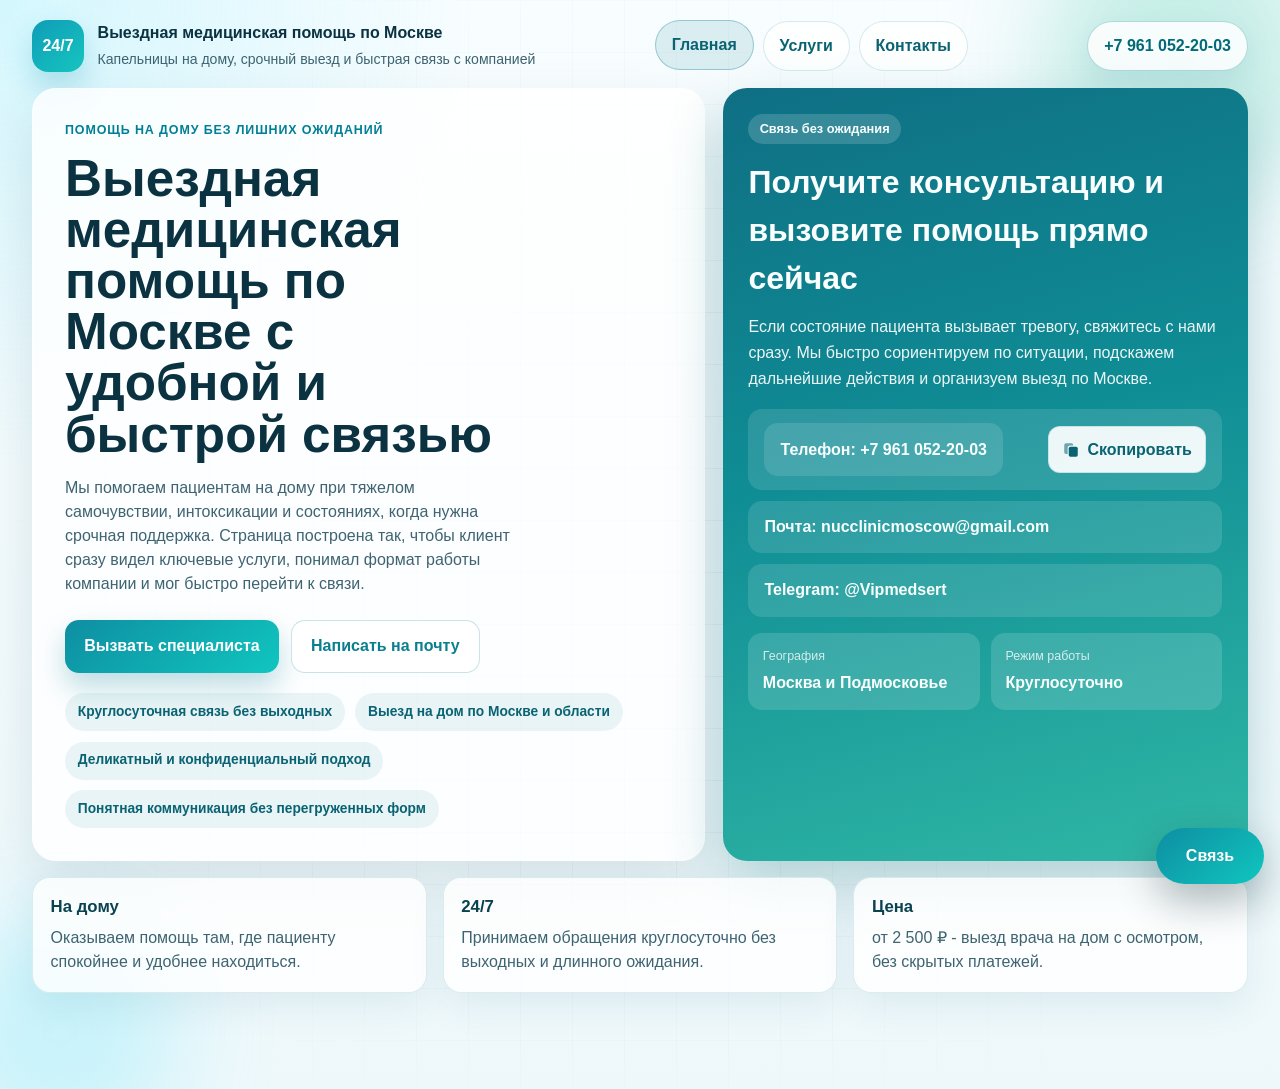
==== index.html @ 8fffd172 "Deploy vipmedmoscow site" ====
<!doctype html>
<html lang="ru">
  <head>
    <meta charset="UTF-8" />
    <meta http-equiv="X-UA-Compatible" content="IE=edge" />
    <meta name="viewport" content="width=device-width, initial-scale=1.0" />
    <link rel="icon" type="image/svg+xml" href="/favicon.svg" />
    <link rel="canonical" href="https://vipmedmoscow.ru/" />
    <meta
      name="description"
      content="Выездная медицинская помощь по Москве: капельницы на дому, помощь при интоксикации, срочный выезд 24/7. Быстрая связь по телефону, Telegram и WhatsApp."
    />
    <meta
      name="keywords"
      content="выездная медицинская помощь Москва, капельница на дому Москва, медицинская помощь на дому, помощь при интоксикации Москва, выезд врача на дом Москва"
    />
    <meta name="robots" content="index,follow,max-image-preview:large" />
    <meta property="og:type" content="website" />
    <meta property="og:locale" content="ru_RU" />
    <meta property="og:url" content="https://vipmedmoscow.ru/" />
    <meta
      property="og:title"
      content="Выездная медицинская помощь по Москве на дому | Капельницы и срочный выезд 24/7"
    />
    <meta
      property="og:description"
      content="Выездная медицинская помощь по Москве: капельницы на дому, помощь при интоксикации, срочный выезд 24/7. Быстрая связь по телефону, Telegram и WhatsApp."
    />
    <meta name="theme-color" content="#0e8ea2" />
    <meta name="geo.region" content="RU-MOW" />
    <meta name="geo.placename" content="Москва" />
    <title>Выездная медицинская помощь по Москве на дому | Капельницы и срочный выезд 24/7</title>
    <script type="module" crossorigin src="/assets/main-U68ITvVB.js"></script>
    <link rel="stylesheet" crossorigin href="/assets/main-CwfkAJf_.css">
  </head>
  <body>
    <div id="root"></div>
  </body>
</html>
---- assets/main-CwfkAJf_.css ----
:root{--text-main: #0b3240;--text-soft: #3e6471;--surface-main: rgba(255, 255, 255, .8);--surface-border: rgba(255, 255, 255, .88);--accent-main: #0e8ea2;--accent-secondary: #10c6bf;--shadow-soft: 0 24px 56px rgba(5, 65, 80, .12);font-family:Segoe UI,Noto Sans,Helvetica Neue,Arial,sans-serif;line-height:1.5;font-weight:400;font-synthesis:none;text-rendering:optimizeLegibility;-webkit-font-smoothing:antialiased;-moz-osx-font-smoothing:grayscale}*,*:before,*:after{box-sizing:border-box}html{scroll-behavior:smooth}html,body,#root{min-height:100%}body{margin:0;min-width:320px;color:var(--text-main);background:#eef8fb}body,button,a,input,textarea,select{-webkit-tap-highlight-color:transparent}img,svg{max-width:100%;display:block}a{color:inherit;text-decoration:none}button{font:inherit}h1,h2,h3,h4,p{overflow-wrap:anywhere}._header_1g4tw_1{position:relative;z-index:1;display:grid;grid-template-columns:auto 1fr auto;gap:1rem;align-items:center;margin-bottom:1rem;width:100%;max-width:1280px;margin-left:auto;margin-right:auto}._brand_1g4tw_15{display:flex;gap:.85rem;align-items:center}._badge_1g4tw_21{display:inline-grid;place-items:center;width:52px;height:52px;border-radius:16px;background:linear-gradient(140deg,#0f9cb7,#16c6c0);color:#fff;font-weight:700;box-shadow:0 14px 28px #0f9cb740}._title_1g4tw_33{margin:0;font-size:1rem;font-weight:700}._subtitle_1g4tw_39{margin:.25rem 0 0;color:var(--text-soft);font-size:.88rem}._nav_1g4tw_45{display:flex;flex-wrap:wrap;justify-content:center;gap:.55rem}._navLink_1g4tw_52,._navLinkActive_1g4tw_53{border:1px solid rgba(10,127,143,.16);background:#ffffffc7;color:#0a6372;padding:.72rem 1rem;border-radius:999px;font-weight:600;cursor:pointer;transition:transform .2s ease,border-color .2s ease,background .2s ease}._navLink_1g4tw_52:hover,._navLinkActive_1g4tw_53{transform:translateY(-1px);background:#0a7f8f1f;border-color:#0a7f8f57}._phone_1g4tw_71{display:inline-flex;align-items:center;justify-content:center;min-height:48px;padding:.75rem 1rem;border-radius:999px;background:#ffffffd9;border:1px solid rgba(10,133,147,.3);color:#036a78;font-weight:700;box-shadow:0 10px 25px #08688b14}@media(max-width:1080px){._header_1g4tw_1{grid-template-columns:1fr;align-items:start}._nav_1g4tw_45{justify-content:flex-start}}@media(max-width:640px){._phone_1g4tw_71{width:100%}}._fab_a4980_1{position:fixed;right:1rem;bottom:1rem;z-index:30;min-width:108px;min-height:56px;border:none;border-radius:999px;background:linear-gradient(140deg,#0e8ea2,#10c6bf);color:#fff;font-weight:700;box-shadow:0 18px 40px #0422284d;cursor:pointer;transition:transform .2s ease,box-shadow .2s ease}._fab_a4980_1:hover,._fabOpen_a4980_19{transform:translateY(-2px)}._menu_a4980_23{position:fixed;right:1rem;bottom:4.85rem;z-index:29;display:grid;gap:.65rem;opacity:0;pointer-events:none;transform:translateY(12px);transition:opacity .2s ease,transform .2s ease}._menuOpen_a4980_36{opacity:1;pointer-events:auto;transform:translateY(0)}._item_a4980_42{display:inline-flex;align-items:center;gap:.75rem;min-width:196px;padding:.85rem 1rem;border-radius:16px;background:#fffffff5;border:1px solid rgba(8,118,138,.16);color:#0a4250;box-shadow:0 14px 35px #075d6e29;font-weight:700}._icon_a4980_56{display:inline-grid;place-items:center;width:34px;height:34px;border-radius:10px;background:linear-gradient(140deg,#0e8ea2,#10c6bf);color:#fff}._icon_a4980_56 svg{width:18px;height:18px;display:block}@media(max-width:640px){._fab_a4980_1{right:1rem;left:1rem;min-width:0}._menu_a4980_23{right:1rem;left:1rem;bottom:5rem}._item_a4980_42{min-width:0}}._button_13tdo_1{display:inline-flex;align-items:center;gap:.45rem;min-height:40px;padding:.65rem .85rem;border:1px solid rgba(10,127,143,.16);border-radius:12px;background:#ffffffeb;color:#0a6372;font-weight:700;cursor:pointer;transition:transform .2s ease,border-color .2s ease,background .2s ease}._button_13tdo_1:hover{transform:translateY(-1px);border-color:#0a7f8f52}._buttonCopied_13tdo_21{background:#10c6bf1f;border-color:#10c6bf5c}._icon_13tdo_26{display:inline-grid;place-items:center;width:18px;height:18px}._icon_13tdo_26 svg{width:18px;height:18px;display:block}._page_wim25_1{display:grid;gap:1rem}._hero_wim25_6{display:grid;grid-template-columns:minmax(0,1fr) minmax(360px,.78fr);gap:1.1rem;align-items:stretch}._heroCopy_wim25_13,._panel_wim25_14{padding:clamp(1rem,2.6vw,2rem);border-radius:24px;background:#fffc;border:1px solid rgba(255,255,255,.88);box-shadow:0 24px 56px #0541501f}._eyebrow_wim25_22,._sectionLabel_wim25_23{margin:0;color:#007f97;font-weight:700;letter-spacing:.07em;text-transform:uppercase;font-size:.78rem}._title_wim25_32{margin:.8rem 0 1rem;max-width:15ch;font-size:clamp(2rem,4vw,3.55rem);line-height:1}._text_wim25_39{margin:0;max-width:50ch;color:var(--text-soft);font-size:1rem}._actions_wim25_46{display:flex;flex-wrap:wrap;gap:.75rem;margin-top:1.5rem}._primaryLink_wim25_53,._secondaryLink_wim25_54{display:inline-flex;align-items:center;justify-content:center;min-height:50px;padding:.85rem 1.2rem;border-radius:14px;font-weight:700;transition:transform .2s ease,box-shadow .2s ease}._primaryLink_wim25_53{background:linear-gradient(140deg,#0e8ea2,#10c6bf);color:#fff;box-shadow:0 14px 28px #09819442}._secondaryLink_wim25_54{background:#ffffffeb;border:1px solid rgba(10,127,143,.22);color:#0a7f8f}._primaryLink_wim25_53:hover,._secondaryLink_wim25_54:hover{transform:translateY(-2px)}._reasonList_wim25_82{display:flex;flex-wrap:wrap;gap:.65rem;margin-top:1.25rem}._reasonBadge_wim25_89{padding:.55rem .8rem;border-radius:999px;background:#0a7f8f14;color:#0a6372;font-size:.86rem;font-weight:600}._heroCard_wim25_98{padding:clamp(1rem,2.6vw,1.6rem);border-radius:24px;background:linear-gradient(165deg,#0f6f84,#0f8d95 45%,#30b7a5);color:#f8fffe;box-shadow:0 24px 56px #0e6d7747;min-height:100%}._cardBadge_wim25_107{display:inline-block;margin:0;padding:.35rem .7rem;border-radius:999px;background:#ffffff29;font-size:.8rem;font-weight:700}._cardTitle_wim25_117{margin:.9rem 0 .7rem;font-size:clamp(1.4rem,3vw,2rem)}._cardText_wim25_122{margin:0;line-height:1.65;color:#ffffffeb}._contactList_wim25_128{display:grid;gap:.65rem;margin-top:1rem}._contactRow_wim25_134,._contactList_wim25_128 a{display:block;padding:.9rem 1rem;border-radius:14px;background:#ffffff1f;color:inherit;font-weight:600}._contactRow_wim25_134{display:flex;align-items:center;justify-content:space-between;gap:.75rem}._contactRow_wim25_134 a{min-width:0}._metaGrid_wim25_155{display:grid;grid-template-columns:repeat(2,minmax(0,1fr));gap:.7rem;margin-top:1rem}._metaGrid_wim25_155 article{padding:.9rem;border-radius:14px;background:#ffffff24}._metaGrid_wim25_155 span{display:block;margin-bottom:.35rem;color:#ffffffc7;font-size:.78rem}._stats_wim25_175,._grid_wim25_176,._cardGrid_wim25_177{display:grid;gap:1rem}._stats_wim25_175{grid-template-columns:repeat(3,minmax(0,1fr))}._grid_wim25_176,._cardGrid_wim25_177{grid-template-columns:repeat(2,minmax(0,1fr))}._statCard_wim25_194,._infoCard_wim25_195,._stepCard_wim25_196{padding:1rem 1.1rem;border-radius:18px;border:1px solid rgba(3,120,142,.13);background:#ffffffd1;box-shadow:0 14px 35px #075d6e14}._statCard_wim25_194{min-height:116px}._statCard_wim25_194 h3,._infoCard_wim25_195 h3,._stepCard_wim25_196 h3{margin:0;font-size:1.05rem;color:#0a4250}._statCard_wim25_194 p,._infoCard_wim25_195 p,._stepCard_wim25_196 p{margin:.4rem 0 0;color:var(--text-soft)}._sectionHeading_wim25_223{margin-bottom:1rem}._sectionHeading_wim25_223 h2{margin:.35rem 0 0;font-size:clamp(1.35rem,3vw,2.05rem);line-height:1.08}._steps_wim25_233{display:grid;gap:.85rem}._stepCard_wim25_196{display:grid;grid-template-columns:54px 1fr;gap:.9rem;align-items:start}._stepIndex_wim25_245{display:inline-grid;place-items:center;width:54px;height:54px;border-radius:16px;background:linear-gradient(140deg,#0e8ea2,#10c6bf);color:#fff;font-weight:700}@media(max-width:1100px){._hero_wim25_6{grid-template-columns:minmax(0,1fr) minmax(320px,.82fr)}._title_wim25_32{max-width:12ch;font-size:clamp(1.9rem,4.8vw,3.1rem)}}@media(max-width:980px){._hero_wim25_6,._stats_wim25_175,._grid_wim25_176,._cardGrid_wim25_177{grid-template-columns:1fr}}@media(max-width:640px){._heroCopy_wim25_13,._panel_wim25_14,._heroCard_wim25_98{padding:1rem}._title_wim25_32{max-width:none;font-size:clamp(1.9rem,10vw,2.7rem)}._text_wim25_39{max-width:none}._metaGrid_wim25_155{grid-template-columns:1fr}._contactRow_wim25_134{flex-direction:column;align-items:stretch}._stepCard_wim25_196{grid-template-columns:48px 1fr}._stepIndex_wim25_245{width:48px;height:48px}}._page_r6saw_1{display:grid;gap:1rem}._intro_r6saw_6,._panel_r6saw_7{padding:clamp(1rem,2.6vw,2rem);border-radius:24px;background:#fffc;border:1px solid rgba(255,255,255,.88);box-shadow:0 24px 56px #0541501f}._eyebrow_r6saw_15{margin:0;color:#007f97;font-weight:700;letter-spacing:.07em;text-transform:uppercase;font-size:.78rem}._intro_r6saw_6 h1,._sectionHeading_r6saw_25 h2{margin:.5rem 0 0;font-size:clamp(1.7rem,4vw,3rem);line-height:1.04}._intro_r6saw_6 p:last-child{margin:1rem 0 0;max-width:58ch;color:var(--text-soft)}._cardGrid_r6saw_37{display:grid;grid-template-columns:repeat(2,minmax(0,1fr));gap:1rem}._card_r6saw_37,._step_r6saw_44{padding:1rem 1.1rem;border-radius:18px;border:1px solid rgba(3,120,142,.13);background:#ffffffd1;box-shadow:0 14px 35px #075d6e14}._card_r6saw_37 h2,._step_r6saw_44 h3{margin:0;font-size:1.08rem;color:#0a4250}._card_r6saw_37 p,._step_r6saw_44 p{margin:.45rem 0 0;color:var(--text-soft)}._sectionHeading_r6saw_25{margin-bottom:1rem}._steps_r6saw_69{display:grid;gap:.85rem}._step_r6saw_44{display:grid;grid-template-columns:54px 1fr;gap:.9rem;align-items:start}._stepIndex_r6saw_81{display:inline-grid;place-items:center;width:54px;height:54px;border-radius:16px;background:linear-gradient(140deg,#0e8ea2,#10c6bf);color:#fff;font-weight:700}@media(max-width:900px){._cardGrid_r6saw_37{grid-template-columns:1fr}}@media(max-width:640px){._intro_r6saw_6,._panel_r6saw_7{padding:1rem}._step_r6saw_44{grid-template-columns:48px 1fr}._stepIndex_r6saw_81{width:48px;height:48px}}._page_10l99_1{display:grid;gap:1rem}._grid_10l99_6{display:grid;grid-template-columns:repeat(2,minmax(0,1fr));gap:1rem}._panel_10l99_12{padding:clamp(1rem,2.6vw,2rem);border-radius:24px;background:#fffc;border:1px solid rgba(255,255,255,.88);box-shadow:0 24px 56px #0541501f}._sectionHeading_10l99_20{margin-bottom:1rem}._eyebrow_10l99_24{margin:0;color:#007f97;font-weight:700;letter-spacing:.07em;text-transform:uppercase;font-size:.78rem}._sectionHeading_10l99_20 h1,._sectionHeading_10l99_20 h2{margin:.5rem 0 0;font-size:clamp(1.5rem,4vw,2.7rem);line-height:1.06}._contactStack_10l99_40{display:grid;gap:.75rem}._contactRow_10l99_45{display:block;padding:1rem;border-radius:16px;border:1px solid rgba(8,118,138,.12);background:#f5fcffe6}._contactRowWithAction_10l99_53{display:flex;align-items:center;justify-content:space-between;gap:.75rem}._contactLink_10l99_60{display:block;min-width:0}._contactRow_10l99_45 span{display:block;margin-bottom:.25rem;color:var(--text-soft);font-size:.84rem}._text_10l99_72{margin:0;max-width:56ch;color:var(--text-soft)}._metrics_10l99_78{display:grid;grid-template-columns:repeat(2,minmax(0,1fr));gap:.8rem;margin-top:1rem}._metrics_10l99_78 article{padding:1rem;border-radius:16px;background:#f5fcffe6;border:1px solid rgba(8,118,138,.12)}._metrics_10l99_78 span{display:block;margin-bottom:.3rem;color:var(--text-soft);font-size:.84rem}@media(max-width:900px){._grid_10l99_6,._metrics_10l99_78{grid-template-columns:1fr}}@media(max-width:640px){._panel_10l99_12{padding:1rem}._contactRowWithAction_10l99_53{flex-direction:column;align-items:stretch}}._page_1l351_1{position:relative;overflow:hidden;min-height:100vh;padding:1.25rem clamp(.9rem,3vw,2rem) 6rem;background:radial-gradient(circle at top left,rgba(126,232,250,.3),transparent 28%),linear-gradient(180deg,#f8fdff,#eef8fb)}._content_1l351_11{position:relative;z-index:1;display:grid;gap:1rem;width:100%;max-width:1280px;margin:0 auto}._gridOverlay_1l351_21{position:absolute;inset:0;background-image:linear-gradient(rgba(19,123,150,.06) 1px,transparent 1px),linear-gradient(90deg,rgba(19,123,150,.06) 1px,transparent 1px);background-size:52px 52px;-webkit-mask-image:radial-gradient(circle at center,black 30%,transparent 80%);mask-image:radial-gradient(circle at center,black 30%,transparent 80%);pointer-events:none}._orb_1l351_32{position:absolute;border-radius:50%;filter:blur(48px);opacity:.55;pointer-events:none;animation:_float_1l351_1 10s ease-in-out infinite}._orbOne_1l351_41{top:-80px;right:-40px;width:280px;height:280px;background:#50c9b08c}._orbTwo_1l351_49{bottom:-60px;left:-60px;width:240px;height:240px;background:#7ee8fa99;animation-delay:2s}@keyframes _float_1l351_1{0%,to{transform:translateY(0)}50%{transform:translateY(12px)}}@media(max-width:640px){._page_1l351_1{padding-bottom:7rem}}
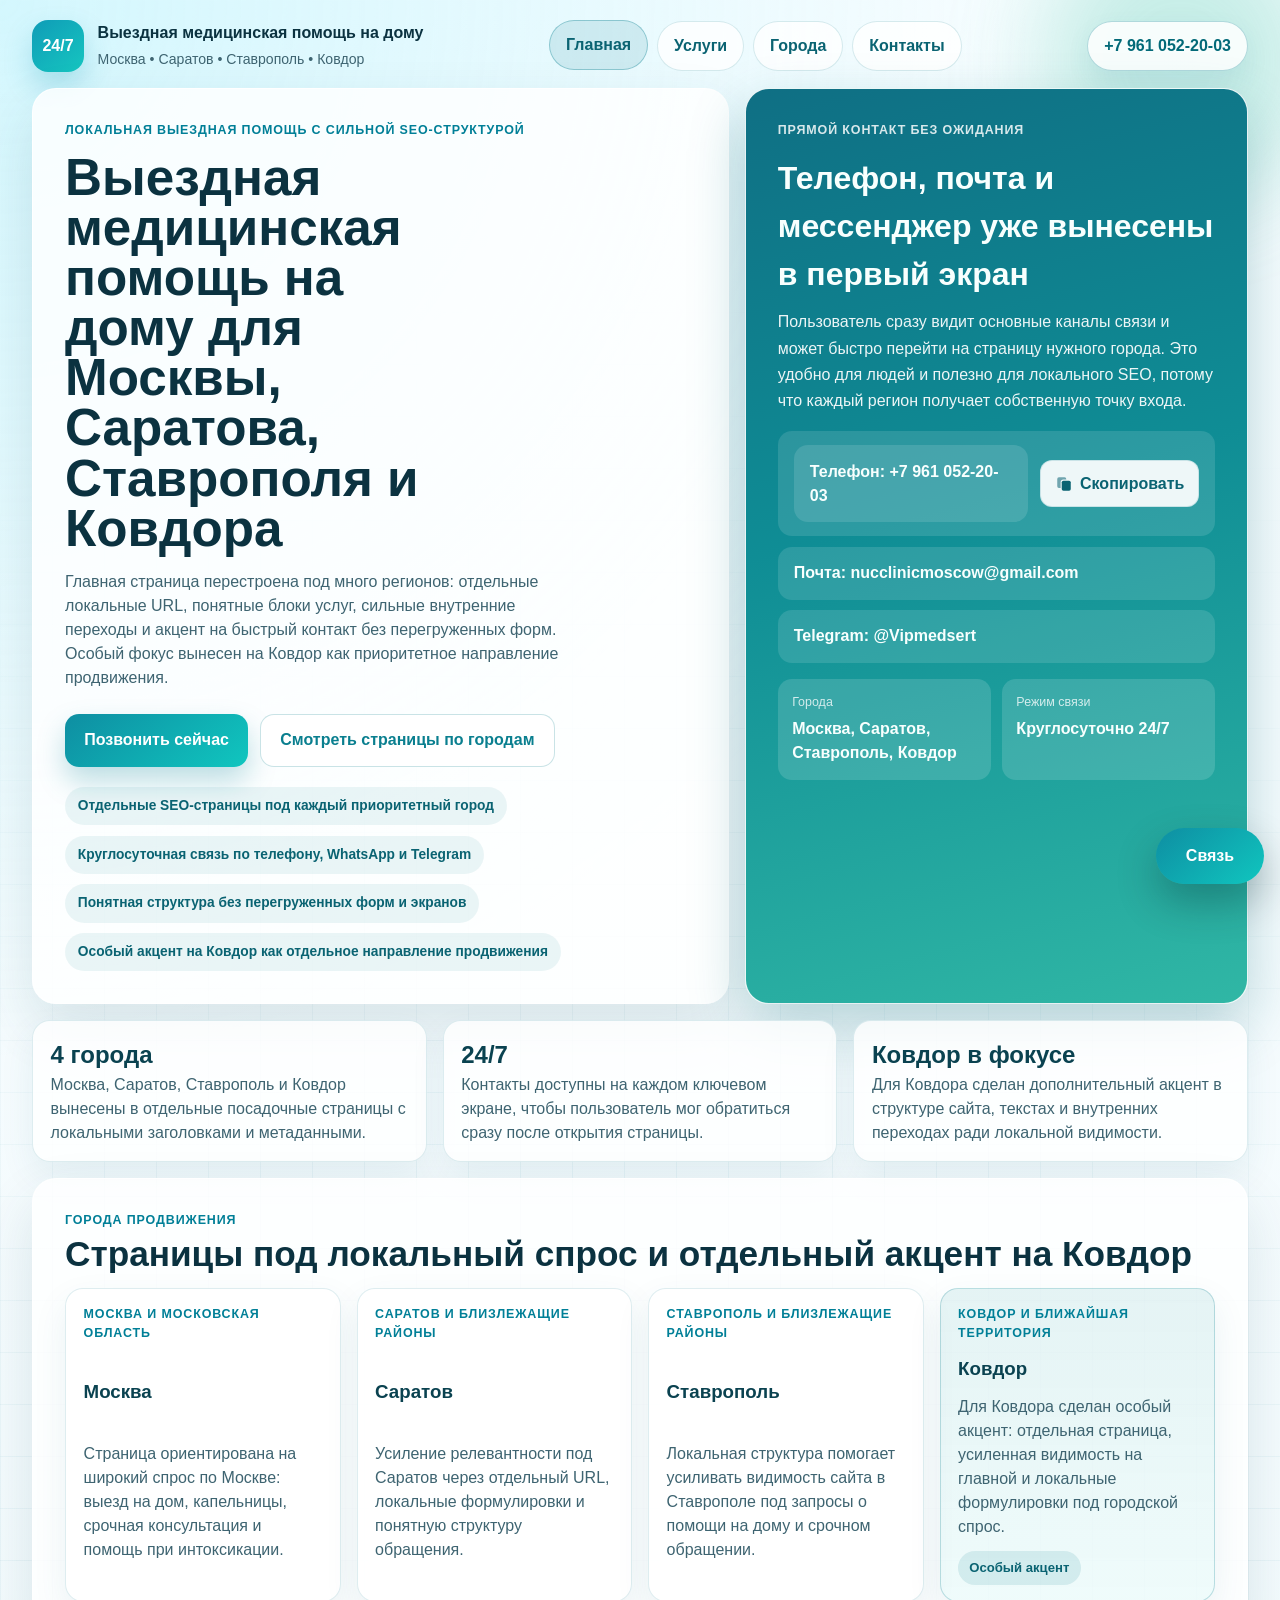
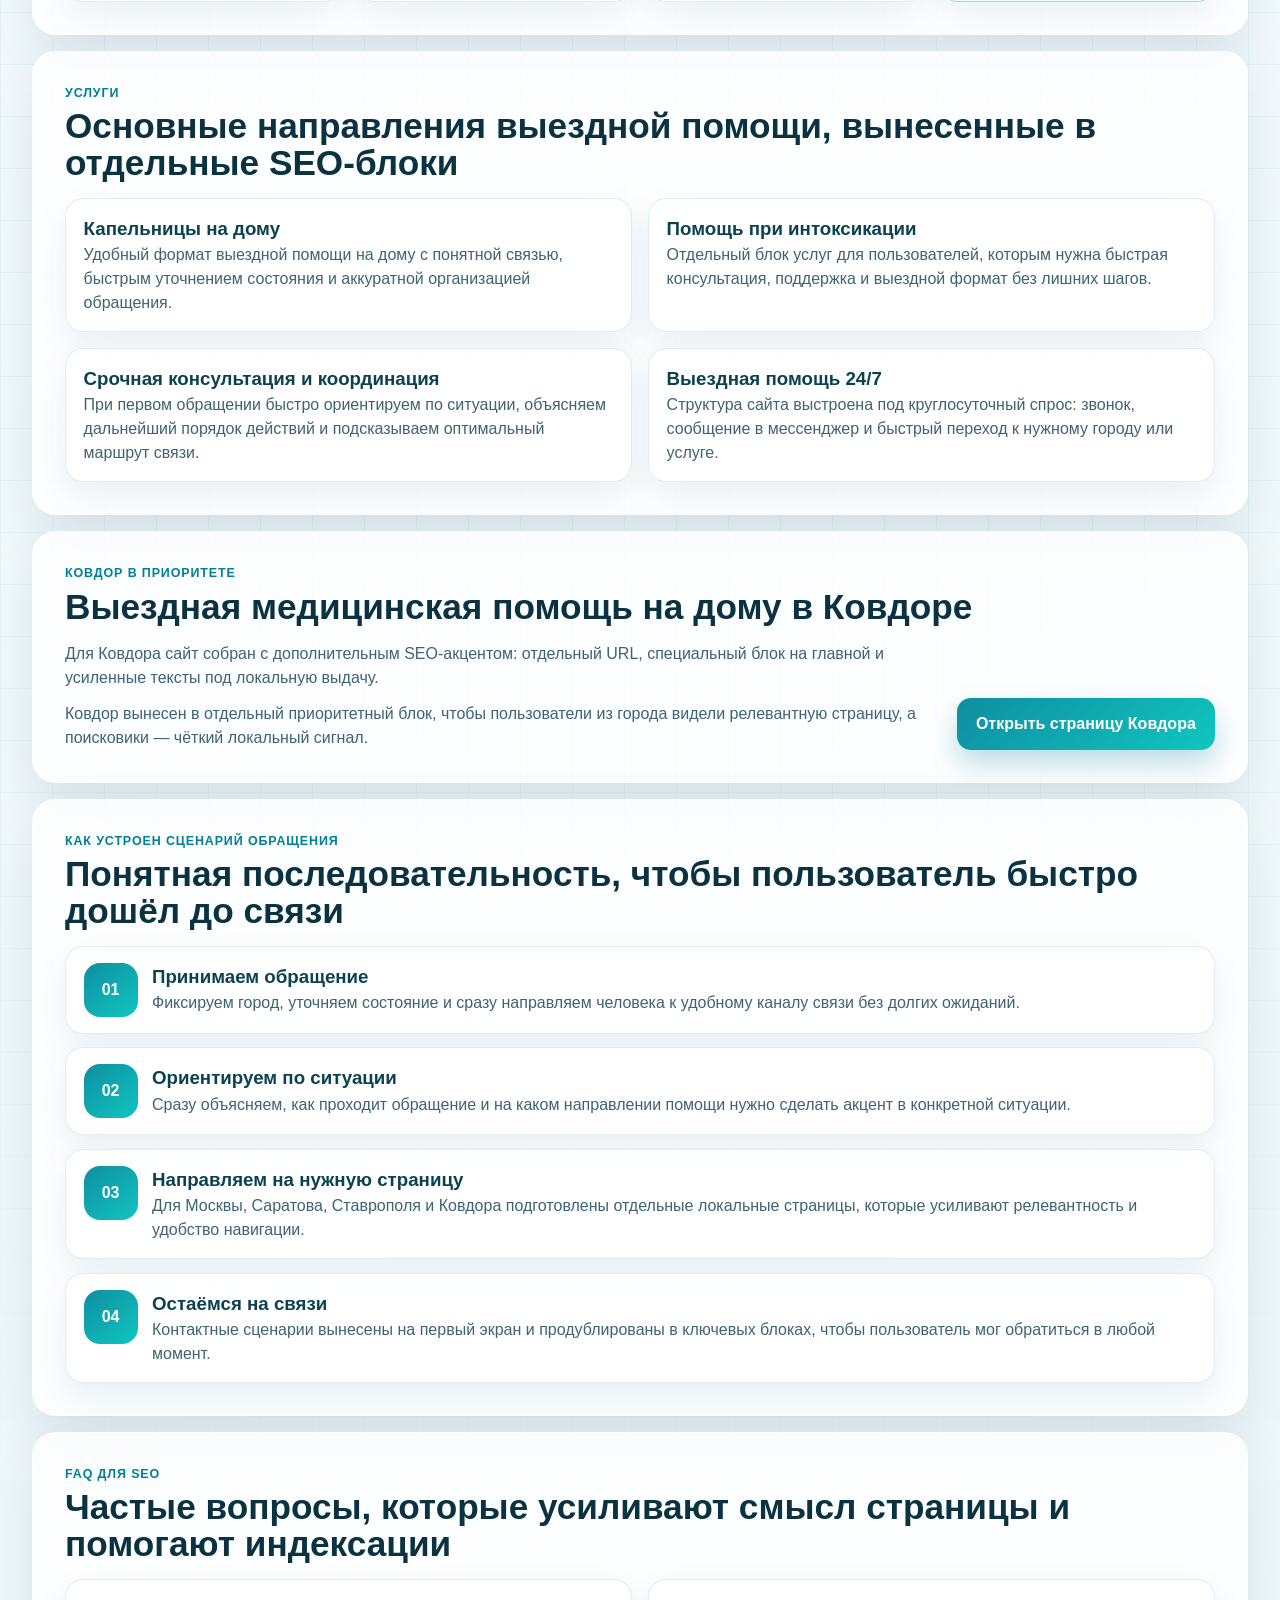
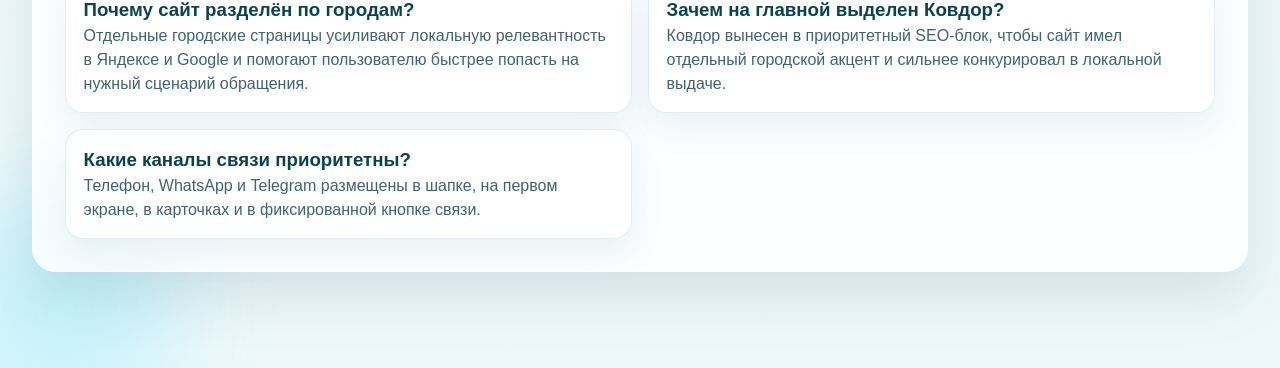
==== commit 5c38f572: "Expand multi-city SEO structure" ====
--- a/index.html
+++ b/index.html
@@ -6,32 +6,19 @@
     <meta name="viewport" content="width=device-width, initial-scale=1.0" />
     <link rel="icon" type="image/svg+xml" href="/favicon.svg" />
     <link rel="canonical" href="https://vipmedmoscow.ru/" />
-    <meta
-      name="description"
-      content="Выездная медицинская помощь по Москве: капельницы на дому, помощь при интоксикации, срочный выезд 24/7. Быстрая связь по телефону, Telegram и WhatsApp."
-    />
-    <meta
-      name="keywords"
-      content="выездная медицинская помощь Москва, капельница на дому Москва, медицинская помощь на дому, помощь при интоксикации Москва, выезд врача на дом Москва"
-    />
+    <meta name="description" content="Выездная медицинская помощь на дому с акцентом на Москву, Саратов, Ставрополь и Ковдор: локальные страницы, удобная связь и SEO-структура под поиск." />
+    <meta name="keywords" content="выездная медицинская помощь, помощь на дому Москва, помощь на дому Саратов, помощь на дому Ставрополь, помощь на дому Ковдор" />
     <meta name="robots" content="index,follow,max-image-preview:large" />
     <meta property="og:type" content="website" />
     <meta property="og:locale" content="ru_RU" />
     <meta property="og:url" content="https://vipmedmoscow.ru/" />
-    <meta
-      property="og:title"
-      content="Выездная медицинская помощь по Москве на дому | Капельницы и срочный выезд 24/7"
-    />
-    <meta
-      property="og:description"
-      content="Выездная медицинская помощь по Москве: капельницы на дому, помощь при интоксикации, срочный выезд 24/7. Быстрая связь по телефону, Telegram и WhatsApp."
-    />
+    <meta property="og:title" content="Выездная медицинская помощь на дому | Москва, Саратов, Ставрополь, Ковдор" />
+    <meta property="og:description" content="Выездная медицинская помощь на дому с акцентом на Москву, Саратов, Ставрополь и Ковдор: локальные страницы, удобная связь и SEO-структура под поиск." />
     <meta name="theme-color" content="#0e8ea2" />
-    <meta name="geo.region" content="RU-MOW" />
-    <meta name="geo.placename" content="Москва" />
-    <title>Выездная медицинская помощь по Москве на дому | Капельницы и срочный выезд 24/7</title>
-    <script type="module" crossorigin src="/assets/main-U68ITvVB.js"></script>
-    <link rel="stylesheet" crossorigin href="/assets/main-CwfkAJf_.css">
+    <meta name="geo.placename" content="Россия" />
+    <title>Выездная медицинская помощь на дому | Москва, Саратов, Ставрополь, Ковдор</title>
+    <script type="module" crossorigin src="/assets/main-B7rTkY_K.js"></script>
+    <link rel="stylesheet" crossorigin href="/assets/main-xhsov-Eh.css">
   </head>
   <body>
     <div id="root"></div>
--- a/assets/main-xhsov-Eh.css
+++ b/assets/main-xhsov-Eh.css
@@ -0,0 +1 @@
+:root{--text-main: #0b3240;--text-soft: #3e6471;--surface-main: rgba(255, 255, 255, .8);--surface-border: rgba(255, 255, 255, .88);--accent-main: #0e8ea2;--accent-secondary: #10c6bf;--shadow-soft: 0 24px 56px rgba(5, 65, 80, .12);font-family:Segoe UI,Noto Sans,Helvetica Neue,Arial,sans-serif;line-height:1.5;font-weight:400;font-synthesis:none;text-rendering:optimizeLegibility;-webkit-font-smoothing:antialiased;-moz-osx-font-smoothing:grayscale}*,*:before,*:after{box-sizing:border-box}html{scroll-behavior:smooth}html,body,#root{min-height:100%}body{margin:0;min-width:320px;color:var(--text-main);background:#eef8fb}body,button,a,input,textarea,select{-webkit-tap-highlight-color:transparent}img,svg{max-width:100%;display:block}a{color:inherit;text-decoration:none}button{font:inherit}h1,h2,h3,h4,p{overflow-wrap:anywhere}._header_1g4tw_1{position:relative;z-index:1;display:grid;grid-template-columns:auto 1fr auto;gap:1rem;align-items:center;margin-bottom:1rem;width:100%;max-width:1280px;margin-left:auto;margin-right:auto}._brand_1g4tw_15{display:flex;gap:.85rem;align-items:center}._badge_1g4tw_21{display:inline-grid;place-items:center;width:52px;height:52px;border-radius:16px;background:linear-gradient(140deg,#0f9cb7,#16c6c0);color:#fff;font-weight:700;box-shadow:0 14px 28px #0f9cb740}._title_1g4tw_33{margin:0;font-size:1rem;font-weight:700}._subtitle_1g4tw_39{margin:.25rem 0 0;color:var(--text-soft);font-size:.88rem}._nav_1g4tw_45{display:flex;flex-wrap:wrap;justify-content:center;gap:.55rem}._navLink_1g4tw_52,._navLinkActive_1g4tw_53{border:1px solid rgba(10,127,143,.16);background:#ffffffc7;color:#0a6372;padding:.72rem 1rem;border-radius:999px;font-weight:600;cursor:pointer;transition:transform .2s ease,border-color .2s ease,background .2s ease}._navLink_1g4tw_52:hover,._navLinkActive_1g4tw_53{transform:translateY(-1px);background:#0a7f8f1f;border-color:#0a7f8f57}._phone_1g4tw_71{display:inline-flex;align-items:center;justify-content:center;min-height:48px;padding:.75rem 1rem;border-radius:999px;background:#ffffffd9;border:1px solid rgba(10,133,147,.3);color:#036a78;font-weight:700;box-shadow:0 10px 25px #08688b14}@media(max-width:1080px){._header_1g4tw_1{grid-template-columns:1fr;align-items:start}._nav_1g4tw_45{justify-content:flex-start}}@media(max-width:640px){._phone_1g4tw_71{width:100%}}._fab_a4980_1{position:fixed;right:1rem;bottom:1rem;z-index:30;min-width:108px;min-height:56px;border:none;border-radius:999px;background:linear-gradient(140deg,#0e8ea2,#10c6bf);color:#fff;font-weight:700;box-shadow:0 18px 40px #0422284d;cursor:pointer;transition:transform .2s ease,box-shadow .2s ease}._fab_a4980_1:hover,._fabOpen_a4980_19{transform:translateY(-2px)}._menu_a4980_23{position:fixed;right:1rem;bottom:4.85rem;z-index:29;display:grid;gap:.65rem;opacity:0;pointer-events:none;transform:translateY(12px);transition:opacity .2s ease,transform .2s ease}._menuOpen_a4980_36{opacity:1;pointer-events:auto;transform:translateY(0)}._item_a4980_42{display:inline-flex;align-items:center;gap:.75rem;min-width:196px;padding:.85rem 1rem;border-radius:16px;background:#fffffff5;border:1px solid rgba(8,118,138,.16);color:#0a4250;box-shadow:0 14px 35px #075d6e29;font-weight:700}._icon_a4980_56{display:inline-grid;place-items:center;width:34px;height:34px;border-radius:10px;background:linear-gradient(140deg,#0e8ea2,#10c6bf);color:#fff}._icon_a4980_56 svg{width:18px;height:18px;display:block}@media(max-width:640px){._fab_a4980_1{right:1rem;left:1rem;min-width:0}._menu_a4980_23{right:1rem;left:1rem;bottom:5rem}._item_a4980_42{min-width:0}}._button_13tdo_1{display:inline-flex;align-items:center;gap:.45rem;min-height:40px;padding:.65rem .85rem;border:1px solid rgba(10,127,143,.16);border-radius:12px;background:#ffffffeb;color:#0a6372;font-weight:700;cursor:pointer;transition:transform .2s ease,border-color .2s ease,background .2s ease}._button_13tdo_1:hover{transform:translateY(-1px);border-color:#0a7f8f52}._buttonCopied_13tdo_21{background:#10c6bf1f;border-color:#10c6bf5c}._icon_13tdo_26{display:inline-grid;place-items:center;width:18px;height:18px}._icon_13tdo_26 svg{width:18px;height:18px;display:block}._page_1gvdo_1{display:grid;gap:1rem}._hero_1gvdo_6{display:grid;grid-template-columns:minmax(0,1.08fr) minmax(320px,.78fr);gap:1rem;align-items:stretch}._heroCopy_1gvdo_13,._heroCard_1gvdo_14,._sectionPanel_1gvdo_15{padding:clamp(1rem,2.6vw,2rem);border-radius:24px;background:#ffffffd1;border:1px solid rgba(255,255,255,.9);box-shadow:0 24px 56px #0541501f}._heroCard_1gvdo_14{background:linear-gradient(165deg,#0f6f84,#0f8d95 45%,#30b7a5);color:#f8fffe;box-shadow:0 24px 56px #0e6d7747}._eyebrow_1gvdo_29,._sectionLabel_1gvdo_30,._cityMeta_1gvdo_31,._cardBadge_1gvdo_32{margin:0;color:#007f97;font-weight:700;letter-spacing:.07em;text-transform:uppercase;font-size:.78rem}._cardBadge_1gvdo_32,._heroCard_1gvdo_14 ._cityMeta_1gvdo_31{color:#ffffffd6}._title_1gvdo_46{margin:.8rem 0 1rem;max-width:14ch;font-size:clamp(2.1rem,4vw,3.8rem);line-height:.98}._text_1gvdo_53,._featuredCopy_1gvdo_54 p,._infoCard_1gvdo_55 p,._stepCard_1gvdo_56 p,._faqCard_1gvdo_57 p,._cityCard_1gvdo_58 p,._statCard_1gvdo_59 p{margin:0;color:var(--text-soft)}._text_1gvdo_53{max-width:58ch;font-size:1rem}._actions_1gvdo_69{display:flex;flex-wrap:wrap;gap:.75rem;margin-top:1.5rem}._primaryLink_1gvdo_76,._secondaryLink_1gvdo_77,._featuredLink_1gvdo_78{display:inline-flex;align-items:center;justify-content:center;min-height:50px;padding:.85rem 1.2rem;border-radius:14px;font-weight:700;transition:transform .2s ease,box-shadow .2s ease}._primaryLink_1gvdo_76,._featuredLink_1gvdo_78{background:linear-gradient(140deg,#0e8ea2,#10c6bf);color:#fff;box-shadow:0 14px 28px #09819442}._secondaryLink_1gvdo_77{background:#fffffff0;border:1px solid rgba(10,127,143,.22);color:#0a7f8f}._primaryLink_1gvdo_76:hover,._secondaryLink_1gvdo_77:hover,._featuredLink_1gvdo_78:hover,._cityCard_1gvdo_58:hover{transform:translateY(-2px)}._reasonList_1gvdo_109{display:flex;flex-wrap:wrap;gap:.65rem;margin-top:1.25rem}._reasonBadge_1gvdo_116{padding:.55rem .8rem;border-radius:999px;background:#0a7f8f14;color:#0a6372;font-size:.86rem;font-weight:600}._cardTitle_1gvdo_125{margin:.9rem 0 .7rem;font-size:clamp(1.5rem,3vw,2rem)}._cardText_1gvdo_130{margin:0;line-height:1.65;color:#ffffffeb}._contactList_1gvdo_136{display:grid;gap:.65rem;margin-top:1rem}._contactRow_1gvdo_142,._contactList_1gvdo_136 a{display:block;padding:.9rem 1rem;border-radius:14px;background:#ffffff1f;color:inherit;font-weight:600}._contactRow_1gvdo_142{display:flex;align-items:center;justify-content:space-between;gap:.75rem}._metaGrid_1gvdo_159{display:grid;grid-template-columns:repeat(2,minmax(0,1fr));gap:.7rem;margin-top:1rem}._metaGrid_1gvdo_159 article{padding:.9rem;border-radius:14px;background:#ffffff24}._metaGrid_1gvdo_159 span{display:block;margin-bottom:.35rem;color:#ffffffc7;font-size:.78rem}._stats_1gvdo_179,._cityGrid_1gvdo_180,._serviceGrid_1gvdo_181,._faqGrid_1gvdo_182{display:grid;gap:1rem}._stats_1gvdo_179{grid-template-columns:repeat(3,minmax(0,1fr))}._cityGrid_1gvdo_180{grid-template-columns:repeat(4,minmax(0,1fr))}._serviceGrid_1gvdo_181,._faqGrid_1gvdo_182{grid-template-columns:repeat(2,minmax(0,1fr))}._statCard_1gvdo_59,._infoCard_1gvdo_55,._stepCard_1gvdo_56,._faqCard_1gvdo_57,._cityCard_1gvdo_58{padding:1rem 1.1rem;border-radius:18px;border:1px solid rgba(3,120,142,.13);background:#ffffffd1;box-shadow:0 14px 35px #075d6e14}._cityCard_1gvdo_58{display:grid;gap:.75rem;min-height:100%;transition:transform .2s ease,box-shadow .2s ease}._cityCardFeatured_1gvdo_219{background:linear-gradient(180deg,#0f8d951a,#10c6bf0f);border-color:#0a7f8f3d}._cityCard_1gvdo_58 h3,._infoCard_1gvdo_55 h3,._stepCard_1gvdo_56 h3,._statCard_1gvdo_59 h2,._faqCard_1gvdo_57 h3{margin:0;color:#0a4250}._sectionHeading_1gvdo_233{margin-bottom:1rem}._sectionHeading_1gvdo_233 h2{margin:.35rem 0 0;font-size:clamp(1.4rem,3vw,2.2rem);line-height:1.05}._featuredLayout_1gvdo_243{display:grid;grid-template-columns:minmax(0,1fr) auto;gap:1rem;align-items:end}._featuredCopy_1gvdo_54{display:grid;gap:.75rem}._featuredTag_1gvdo_255{display:inline-flex;width:fit-content;padding:.45rem .7rem;border-radius:999px;background:#0a7f8f1f;color:#0a6372;font-size:.82rem;font-weight:700}._steps_1gvdo_266{display:grid;gap:.85rem}._stepCard_1gvdo_56{display:grid;grid-template-columns:54px 1fr;gap:.9rem;align-items:start}._stepIndex_1gvdo_278{display:inline-grid;place-items:center;width:54px;height:54px;border-radius:16px;background:linear-gradient(140deg,#0e8ea2,#10c6bf);color:#fff;font-weight:700}@media(max-width:1180px){._cityGrid_1gvdo_180{grid-template-columns:repeat(2,minmax(0,1fr))}}@media(max-width:980px){._hero_1gvdo_6,._stats_1gvdo_179,._serviceGrid_1gvdo_181,._faqGrid_1gvdo_182,._featuredLayout_1gvdo_243{grid-template-columns:1fr}}@media(max-width:640px){._heroCopy_1gvdo_13,._heroCard_1gvdo_14,._sectionPanel_1gvdo_15{padding:1rem}._title_1gvdo_46{max-width:none;font-size:clamp(2rem,10vw,3rem)}._text_1gvdo_53{max-width:none}._cityGrid_1gvdo_180,._metaGrid_1gvdo_159,._stats_1gvdo_179,._serviceGrid_1gvdo_181,._faqGrid_1gvdo_182{grid-template-columns:1fr}._contactRow_1gvdo_142{flex-direction:column;align-items:stretch}._stepCard_1gvdo_56{grid-template-columns:48px 1fr}._stepIndex_1gvdo_278{width:48px;height:48px}}._page_guavb_1{display:grid;gap:1rem}._intro_guavb_6,._panel_guavb_7{padding:clamp(1rem,2.6vw,2rem);border-radius:24px;background:#ffffffd1;border:1px solid rgba(255,255,255,.9);box-shadow:0 24px 56px #0541501f}._eyebrow_guavb_15{margin:0;color:#007f97;font-weight:700;letter-spacing:.07em;text-transform:uppercase;font-size:.78rem}._intro_guavb_6 h1,._sectionHeading_guavb_25 h2,._featuredRow_guavb_26 h2{margin:.5rem 0 0;font-size:clamp(1.7rem,4vw,3rem);line-height:1.04}._intro_guavb_6 p:last-child,._card_guavb_33 p,._step_guavb_34 p,._cityCard_guavb_35 p,._featuredText_guavb_36,._faqCard_guavb_37 p{margin:1rem 0 0;color:var(--text-soft)}._cardGrid_guavb_42,._cityGrid_guavb_43,._faqGrid_guavb_44{display:grid;gap:1rem}._cardGrid_guavb_42,._faqGrid_guavb_44{grid-template-columns:repeat(2,minmax(0,1fr))}._cityGrid_guavb_43{grid-template-columns:repeat(4,minmax(0,1fr))}._card_guavb_33,._step_guavb_34,._cityCard_guavb_35,._faqCard_guavb_37{padding:1rem 1.1rem;border-radius:18px;border:1px solid rgba(3,120,142,.13);background:#ffffffdb;box-shadow:0 14px 35px #075d6e14}._card_guavb_33 h2,._step_guavb_34 h3,._faqCard_guavb_37 h3,._cityCard_guavb_35 strong{color:#0a4250}._card_guavb_33 h2,._step_guavb_34 h3,._faqCard_guavb_37 h3{margin:0}._cityCard_guavb_35{display:grid;gap:.65rem;transition:transform .2s ease}._cityCard_guavb_35:hover{transform:translateY(-2px)}._cityCard_guavb_35 span{color:#007f97;font-size:.78rem;font-weight:700;text-transform:uppercase;letter-spacing:.07em}._cityCardFeatured_guavb_100{background:linear-gradient(180deg,#0f8d951a,#10c6bf0f);border-color:#0a7f8f3d}._sectionHeading_guavb_25{margin-bottom:1rem}._steps_guavb_109{display:grid;gap:.85rem}._step_guavb_34{display:grid;grid-template-columns:54px 1fr;gap:.9rem;align-items:start}._stepIndex_guavb_121{display:inline-grid;place-items:center;width:54px;height:54px;border-radius:16px;background:linear-gradient(140deg,#0e8ea2,#10c6bf);color:#fff;font-weight:700}._featuredRow_guavb_26{display:grid;grid-template-columns:minmax(0,1fr) auto;gap:1rem;align-items:end}._link_guavb_139{display:inline-flex;align-items:center;justify-content:center;min-height:50px;padding:.85rem 1.2rem;border-radius:14px;background:linear-gradient(140deg,#0e8ea2,#10c6bf);color:#fff;font-weight:700;box-shadow:0 14px 28px #09819442}@media(max-width:1180px){._cityGrid_guavb_43{grid-template-columns:repeat(2,minmax(0,1fr))}}@media(max-width:980px){._cardGrid_guavb_42,._faqGrid_guavb_44,._featuredRow_guavb_26{grid-template-columns:1fr}}@media(max-width:640px){._intro_guavb_6,._panel_guavb_7{padding:1rem}._cityGrid_guavb_43{grid-template-columns:1fr}._step_guavb_34{grid-template-columns:48px 1fr}._stepIndex_guavb_121{width:48px;height:48px}}._page_1yh4k_1{display:grid;gap:1rem}._intro_1yh4k_6,._featuredPanel_1yh4k_7,._faqPanel_1yh4k_8{padding:clamp(1rem,2.6vw,2rem);border-radius:24px;background:#ffffffd1;border:1px solid rgba(255,255,255,.9);box-shadow:0 24px 56px #0541501f}._eyebrow_1yh4k_16,._meta_1yh4k_17{margin:0;color:#007f97;font-weight:700;letter-spacing:.07em;text-transform:uppercase;font-size:.78rem}._intro_1yh4k_6 h1,._sectionHeading_1yh4k_27 h2,._featuredPanel_1yh4k_7 h2{margin:.5rem 0 0;font-size:clamp(1.75rem,4vw,3rem);line-height:1.04}._intro_1yh4k_6 p:last-child,._featuredPanel_1yh4k_7 p,._card_1yh4k_36 p,._faqCard_1yh4k_37 p{margin:1rem 0 0;color:var(--text-soft)}._grid_1yh4k_42,._faqGrid_1yh4k_43{display:grid;gap:1rem}._grid_1yh4k_42{grid-template-columns:repeat(2,minmax(0,1fr))}._faqGrid_1yh4k_43{grid-template-columns:repeat(3,minmax(0,1fr))}._card_1yh4k_36,._faqCard_1yh4k_37{display:grid;gap:.75rem;padding:1rem 1.1rem;border-radius:18px;border:1px solid rgba(3,120,142,.13);background:#ffffffdb;box-shadow:0 14px 35px #075d6e14;transition:transform .2s ease}._card_1yh4k_36:hover{transform:translateY(-2px)}._cardFeatured_1yh4k_72{background:linear-gradient(180deg,#0f8d951a,#10c6bf0f);border-color:#0a7f8f3d}._card_1yh4k_36 h2,._faqCard_1yh4k_37 h3{margin:0;color:#0a4250}._badge_1yh4k_83{display:inline-flex;width:fit-content;padding:.45rem .7rem;border-radius:999px;background:#0a7f8f1f;color:#0a6372;font-size:.82rem;font-weight:700}._featuredPanel_1yh4k_7{display:grid;grid-template-columns:minmax(0,1fr) auto;gap:1rem;align-items:end}._link_1yh4k_101{display:inline-flex;align-items:center;justify-content:center;min-height:50px;padding:.85rem 1.2rem;border-radius:14px;background:linear-gradient(140deg,#0e8ea2,#10c6bf);color:#fff;font-weight:700;box-shadow:0 14px 28px #09819442}._sectionHeading_1yh4k_27{margin-bottom:1rem}@media(max-width:980px){._grid_1yh4k_42,._faqGrid_1yh4k_43,._featuredPanel_1yh4k_7{grid-template-columns:1fr}}@media(max-width:640px){._intro_1yh4k_6,._featuredPanel_1yh4k_7,._faqPanel_1yh4k_8{padding:1rem}}._page_igmlf_1{display:grid;gap:1rem}._hero_igmlf_6{display:grid;grid-template-columns:minmax(0,1fr) minmax(320px,.9fr);gap:1rem}._heroCopy_igmlf_12,._heroAside_igmlf_13,._panel_igmlf_14{padding:clamp(1rem,2.6vw,2rem);border-radius:24px;background:#ffffffd1;border:1px solid rgba(255,255,255,.9);box-shadow:0 24px 56px #0541501f}._eyebrow_igmlf_22{margin:0;color:#007f97;font-weight:700;letter-spacing:.07em;text-transform:uppercase;font-size:.78rem}._heroCopy_igmlf_12 h1,._sectionHeading_igmlf_32 h2{margin:.55rem 0 0;font-size:clamp(1.8rem,4vw,3rem);line-height:1.03}._heroCopy_igmlf_12 p,._card_igmlf_39 p,._step_igmlf_40 p,._highlightCard_igmlf_41 p,._faqCard_igmlf_42 p{margin:1rem 0 0;color:var(--text-soft)}._keywordBox_igmlf_47{display:grid;gap:.35rem;margin-top:1.1rem;padding:.95rem 1rem;border-radius:16px;background:#0a7f8f14;border:1px solid rgba(10,127,143,.12)}._keywordBox_igmlf_47 span{color:#0a6372;font-size:.84rem;font-weight:700}._highlightGrid_igmlf_63,._cardGrid_igmlf_64,._faqGrid_igmlf_65{display:grid;gap:1rem}._highlightGrid_igmlf_63{grid-template-columns:1fr}._cardGrid_igmlf_64,._faqGrid_igmlf_65{grid-template-columns:repeat(3,minmax(0,1fr))}._highlightCard_igmlf_41,._card_igmlf_39,._step_igmlf_40,._faqCard_igmlf_42{padding:1rem 1.1rem;border-radius:18px;border:1px solid rgba(3,120,142,.13);background:#ffffffdb;box-shadow:0 14px 35px #075d6e14}._highlightCard_igmlf_41 h2,._card_igmlf_39 h3,._step_igmlf_40 h3,._faqCard_igmlf_42 h3{margin:0;color:#0a4250}._sectionHeading_igmlf_32{margin-bottom:1rem}._steps_igmlf_102{display:grid;gap:.85rem}._step_igmlf_40{display:grid;grid-template-columns:54px 1fr;gap:.9rem;align-items:start}._stepIndex_igmlf_114{display:inline-grid;place-items:center;width:54px;height:54px;border-radius:16px;background:linear-gradient(140deg,#0e8ea2,#10c6bf);color:#fff;font-weight:700}@media(max-width:1080px){._hero_igmlf_6,._cardGrid_igmlf_64,._faqGrid_igmlf_65{grid-template-columns:1fr}}@media(max-width:640px){._heroCopy_igmlf_12,._heroAside_igmlf_13,._panel_igmlf_14{padding:1rem}._step_igmlf_40{grid-template-columns:48px 1fr}._stepIndex_igmlf_114{width:48px;height:48px}}._page_a3gkd_1{display:grid;gap:1rem}._grid_a3gkd_6{display:grid;grid-template-columns:repeat(2,minmax(0,1fr));gap:1rem}._panel_a3gkd_12{padding:clamp(1rem,2.6vw,2rem);border-radius:24px;background:#ffffffd1;border:1px solid rgba(255,255,255,.9);box-shadow:0 24px 56px #0541501f}._sectionHeading_a3gkd_20{margin-bottom:1rem}._eyebrow_a3gkd_24{margin:0;color:#007f97;font-weight:700;letter-spacing:.07em;text-transform:uppercase;font-size:.78rem}._sectionHeading_a3gkd_20 h1,._sectionHeading_a3gkd_20 h2{margin:.5rem 0 0;font-size:clamp(1.5rem,4vw,2.7rem);line-height:1.06}._contactStack_a3gkd_40,._cityList_a3gkd_41{display:grid;gap:.75rem}._contactRow_a3gkd_46,._cityItem_a3gkd_47{display:block;padding:1rem;border-radius:16px;border:1px solid rgba(8,118,138,.12);background:#f5fcffeb}._contactRowWithAction_a3gkd_55{display:flex;align-items:center;justify-content:space-between;gap:.75rem}._contactLink_a3gkd_62{display:block;min-width:0}._contactRow_a3gkd_46 span,._cityItem_a3gkd_47 span,._metrics_a3gkd_69 span{display:block;margin-bottom:.25rem;color:var(--text-soft);font-size:.84rem}._text_a3gkd_76{margin:0;max-width:56ch;color:var(--text-soft)}._cityItemFeatured_a3gkd_82{background:linear-gradient(180deg,#0f8d951a,#10c6bf0f);border-color:#0a7f8f3d}._metrics_a3gkd_69{display:grid;grid-template-columns:repeat(2,minmax(0,1fr));gap:.8rem;margin-top:1rem}._metrics_a3gkd_69 article{padding:1rem;border-radius:16px;background:#f5fcffeb;border:1px solid rgba(8,118,138,.12)}@media(max-width:900px){._grid_a3gkd_6,._metrics_a3gkd_69{grid-template-columns:1fr}}@media(max-width:640px){._panel_a3gkd_12{padding:1rem}._contactRowWithAction_a3gkd_55{flex-direction:column;align-items:stretch}}._page_1l351_1{position:relative;overflow:hidden;min-height:100vh;padding:1.25rem clamp(.9rem,3vw,2rem) 6rem;background:radial-gradient(circle at top left,rgba(126,232,250,.3),transparent 28%),linear-gradient(180deg,#f8fdff,#eef8fb)}._content_1l351_11{position:relative;z-index:1;display:grid;gap:1rem;width:100%;max-width:1280px;margin:0 auto}._gridOverlay_1l351_21{position:absolute;inset:0;background-image:linear-gradient(rgba(19,123,150,.06) 1px,transparent 1px),linear-gradient(90deg,rgba(19,123,150,.06) 1px,transparent 1px);background-size:52px 52px;-webkit-mask-image:radial-gradient(circle at center,black 30%,transparent 80%);mask-image:radial-gradient(circle at center,black 30%,transparent 80%);pointer-events:none}._orb_1l351_32{position:absolute;border-radius:50%;filter:blur(48px);opacity:.55;pointer-events:none;animation:_float_1l351_1 10s ease-in-out infinite}._orbOne_1l351_41{top:-80px;right:-40px;width:280px;height:280px;background:#50c9b08c}._orbTwo_1l351_49{bottom:-60px;left:-60px;width:240px;height:240px;background:#7ee8fa99;animation-delay:2s}@keyframes _float_1l351_1{0%,to{transform:translateY(0)}50%{transform:translateY(12px)}}@media(max-width:640px){._page_1l351_1{padding-bottom:7rem}}
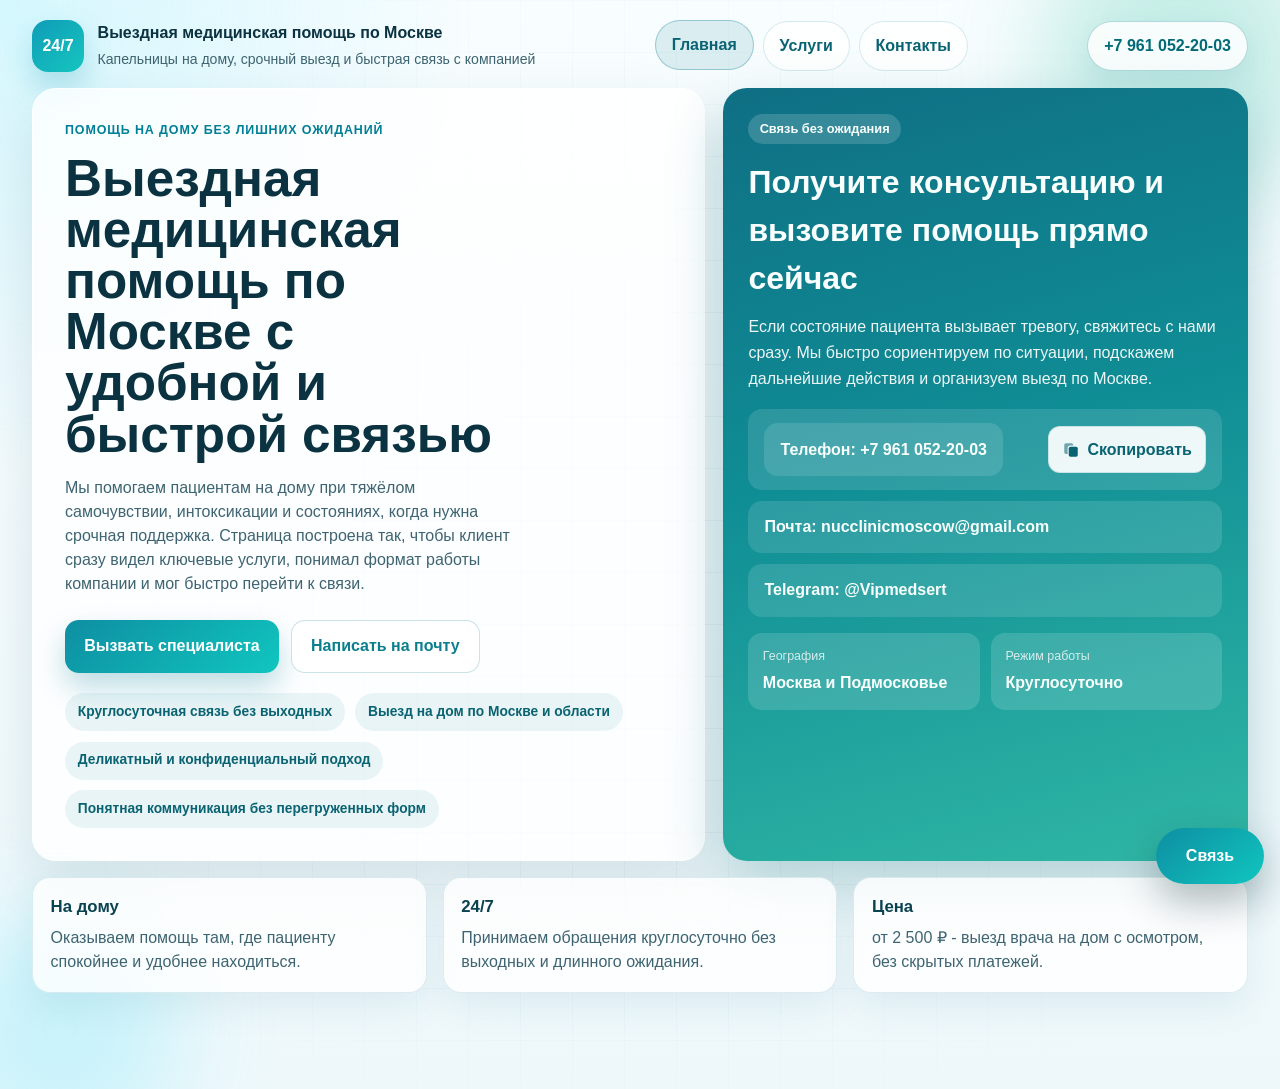
==== commit e43ae1d2: "Restore main site UI and keep city SEO pages" ====
--- a/index.html
+++ b/index.html
@@ -6,19 +6,32 @@
     <meta name="viewport" content="width=device-width, initial-scale=1.0" />
     <link rel="icon" type="image/svg+xml" href="/favicon.svg" />
     <link rel="canonical" href="https://vipmedmoscow.ru/" />
-    <meta name="description" content="Выездная медицинская помощь на дому с акцентом на Москву, Саратов, Ставрополь и Ковдор: локальные страницы, удобная связь и SEO-структура под поиск." />
-    <meta name="keywords" content="выездная медицинская помощь, помощь на дому Москва, помощь на дому Саратов, помощь на дому Ставрополь, помощь на дому Ковдор" />
+    <meta
+      name="description"
+      content="Выездная медицинская помощь по Москве: капельницы на дому, помощь при интоксикации, срочный выезд 24/7. Быстрая связь по телефону, Telegram и WhatsApp."
+    />
+    <meta
+      name="keywords"
+      content="выездная медицинская помощь Москва, капельница на дому Москва, медицинская помощь на дому, помощь при интоксикации Москва, выезд врача на дом Москва"
+    />
     <meta name="robots" content="index,follow,max-image-preview:large" />
     <meta property="og:type" content="website" />
     <meta property="og:locale" content="ru_RU" />
     <meta property="og:url" content="https://vipmedmoscow.ru/" />
-    <meta property="og:title" content="Выездная медицинская помощь на дому | Москва, Саратов, Ставрополь, Ковдор" />
-    <meta property="og:description" content="Выездная медицинская помощь на дому с акцентом на Москву, Саратов, Ставрополь и Ковдор: локальные страницы, удобная связь и SEO-структура под поиск." />
+    <meta
+      property="og:title"
+      content="Выездная медицинская помощь по Москве на дому | Капельницы и срочный выезд 24/7"
+    />
+    <meta
+      property="og:description"
+      content="Выездная медицинская помощь по Москве: капельницы на дому, помощь при интоксикации, срочный выезд 24/7. Быстрая связь по телефону, Telegram и WhatsApp."
+    />
     <meta name="theme-color" content="#0e8ea2" />
-    <meta name="geo.placename" content="Россия" />
-    <title>Выездная медицинская помощь на дому | Москва, Саратов, Ставрополь, Ковдор</title>
-    <script type="module" crossorigin src="/assets/main-B7rTkY_K.js"></script>
-    <link rel="stylesheet" crossorigin href="/assets/main-xhsov-Eh.css">
+    <meta name="geo.region" content="RU-MOW" />
+    <meta name="geo.placename" content="Москва" />
+    <title>Выездная медицинская помощь по Москве на дому | Капельницы и срочный выезд 24/7</title>
+    <script type="module" crossorigin src="/assets/main-Dl5tEClR.js"></script>
+    <link rel="stylesheet" crossorigin href="/assets/main-0jSmII9U.css">
   </head>
   <body>
     <div id="root"></div>
--- a/assets/main-0jSmII9U.css
+++ b/assets/main-0jSmII9U.css
@@ -0,0 +1 @@
+:root{--text-main: #0b3240;--text-soft: #3e6471;--surface-main: rgba(255, 255, 255, .8);--surface-border: rgba(255, 255, 255, .88);--accent-main: #0e8ea2;--accent-secondary: #10c6bf;--shadow-soft: 0 24px 56px rgba(5, 65, 80, .12);font-family:Segoe UI,Noto Sans,Helvetica Neue,Arial,sans-serif;line-height:1.5;font-weight:400;font-synthesis:none;text-rendering:optimizeLegibility;-webkit-font-smoothing:antialiased;-moz-osx-font-smoothing:grayscale}*,*:before,*:after{box-sizing:border-box}html{scroll-behavior:smooth}html,body,#root{min-height:100%}body{margin:0;min-width:320px;color:var(--text-main);background:#eef8fb}body,button,a,input,textarea,select{-webkit-tap-highlight-color:transparent}img,svg{max-width:100%;display:block}a{color:inherit;text-decoration:none}button{font:inherit}h1,h2,h3,h4,p{overflow-wrap:anywhere}._header_1g4tw_1{position:relative;z-index:1;display:grid;grid-template-columns:auto 1fr auto;gap:1rem;align-items:center;margin-bottom:1rem;width:100%;max-width:1280px;margin-left:auto;margin-right:auto}._brand_1g4tw_15{display:flex;gap:.85rem;align-items:center}._badge_1g4tw_21{display:inline-grid;place-items:center;width:52px;height:52px;border-radius:16px;background:linear-gradient(140deg,#0f9cb7,#16c6c0);color:#fff;font-weight:700;box-shadow:0 14px 28px #0f9cb740}._title_1g4tw_33{margin:0;font-size:1rem;font-weight:700}._subtitle_1g4tw_39{margin:.25rem 0 0;color:var(--text-soft);font-size:.88rem}._nav_1g4tw_45{display:flex;flex-wrap:wrap;justify-content:center;gap:.55rem}._navLink_1g4tw_52,._navLinkActive_1g4tw_53{border:1px solid rgba(10,127,143,.16);background:#ffffffc7;color:#0a6372;padding:.72rem 1rem;border-radius:999px;font-weight:600;cursor:pointer;transition:transform .2s ease,border-color .2s ease,background .2s ease}._navLink_1g4tw_52:hover,._navLinkActive_1g4tw_53{transform:translateY(-1px);background:#0a7f8f1f;border-color:#0a7f8f57}._phone_1g4tw_71{display:inline-flex;align-items:center;justify-content:center;min-height:48px;padding:.75rem 1rem;border-radius:999px;background:#ffffffd9;border:1px solid rgba(10,133,147,.3);color:#036a78;font-weight:700;box-shadow:0 10px 25px #08688b14}@media(max-width:1080px){._header_1g4tw_1{grid-template-columns:1fr;align-items:start}._nav_1g4tw_45{justify-content:flex-start}}@media(max-width:640px){._phone_1g4tw_71{width:100%}}._fab_a4980_1{position:fixed;right:1rem;bottom:1rem;z-index:30;min-width:108px;min-height:56px;border:none;border-radius:999px;background:linear-gradient(140deg,#0e8ea2,#10c6bf);color:#fff;font-weight:700;box-shadow:0 18px 40px #0422284d;cursor:pointer;transition:transform .2s ease,box-shadow .2s ease}._fab_a4980_1:hover,._fabOpen_a4980_19{transform:translateY(-2px)}._menu_a4980_23{position:fixed;right:1rem;bottom:4.85rem;z-index:29;display:grid;gap:.65rem;opacity:0;pointer-events:none;transform:translateY(12px);transition:opacity .2s ease,transform .2s ease}._menuOpen_a4980_36{opacity:1;pointer-events:auto;transform:translateY(0)}._item_a4980_42{display:inline-flex;align-items:center;gap:.75rem;min-width:196px;padding:.85rem 1rem;border-radius:16px;background:#fffffff5;border:1px solid rgba(8,118,138,.16);color:#0a4250;box-shadow:0 14px 35px #075d6e29;font-weight:700}._icon_a4980_56{display:inline-grid;place-items:center;width:34px;height:34px;border-radius:10px;background:linear-gradient(140deg,#0e8ea2,#10c6bf);color:#fff}._icon_a4980_56 svg{width:18px;height:18px;display:block}@media(max-width:640px){._fab_a4980_1{right:1rem;left:1rem;min-width:0}._menu_a4980_23{right:1rem;left:1rem;bottom:5rem}._item_a4980_42{min-width:0}}._button_13tdo_1{display:inline-flex;align-items:center;gap:.45rem;min-height:40px;padding:.65rem .85rem;border:1px solid rgba(10,127,143,.16);border-radius:12px;background:#ffffffeb;color:#0a6372;font-weight:700;cursor:pointer;transition:transform .2s ease,border-color .2s ease,background .2s ease}._button_13tdo_1:hover{transform:translateY(-1px);border-color:#0a7f8f52}._buttonCopied_13tdo_21{background:#10c6bf1f;border-color:#10c6bf5c}._icon_13tdo_26{display:inline-grid;place-items:center;width:18px;height:18px}._icon_13tdo_26 svg{width:18px;height:18px;display:block}._page_1gih0_1{display:grid;gap:1rem}._hero_1gih0_6{display:grid;grid-template-columns:minmax(0,1fr) minmax(360px,.78fr);gap:1.1rem;align-items:stretch}._heroCopy_1gih0_13,._panel_1gih0_14{padding:clamp(1rem,2.6vw,2rem);border-radius:24px;background:#fffc;border:1px solid rgba(255,255,255,.88);box-shadow:0 24px 56px #0541501f}._eyebrow_1gih0_22,._sectionLabel_1gih0_23{margin:0;color:#007f97;font-weight:700;letter-spacing:.07em;text-transform:uppercase;font-size:.78rem}._title_1gih0_32{margin:.8rem 0 1rem;max-width:15ch;font-size:clamp(2rem,4vw,3.55rem);line-height:1}._text_1gih0_39{margin:0;max-width:50ch;color:var(--text-soft);font-size:1rem}._actions_1gih0_46{display:flex;flex-wrap:wrap;gap:.75rem;margin-top:1.5rem}._primaryLink_1gih0_53,._secondaryLink_1gih0_54{display:inline-flex;align-items:center;justify-content:center;min-height:50px;padding:.85rem 1.2rem;border-radius:14px;font-weight:700;transition:transform .2s ease,box-shadow .2s ease}._primaryLink_1gih0_53{background:linear-gradient(140deg,#0e8ea2,#10c6bf);color:#fff;box-shadow:0 14px 28px #09819442}._secondaryLink_1gih0_54{background:#ffffffeb;border:1px solid rgba(10,127,143,.22);color:#0a7f8f}._primaryLink_1gih0_53:hover,._secondaryLink_1gih0_54:hover{transform:translateY(-2px)}._reasonList_1gih0_82{display:flex;flex-wrap:wrap;gap:.65rem;margin-top:1.25rem}._reasonBadge_1gih0_89{padding:.55rem .8rem;border-radius:999px;background:#0a7f8f14;color:#0a6372;font-size:.86rem;font-weight:600}._heroCard_1gih0_98{padding:clamp(1rem,2.6vw,1.6rem);border-radius:24px;background:linear-gradient(165deg,#0f6f84,#0f8d95 45%,#30b7a5);color:#f8fffe;box-shadow:0 24px 56px #0e6d7747;min-height:100%}._cardBadge_1gih0_107{display:inline-block;margin:0;padding:.35rem .7rem;border-radius:999px;background:#ffffff29;font-size:.8rem;font-weight:700}._cardTitle_1gih0_117{margin:.9rem 0 .7rem;font-size:clamp(1.4rem,3vw,2rem)}._cardText_1gih0_122{margin:0;line-height:1.65;color:#ffffffeb}._contactList_1gih0_128{display:grid;gap:.65rem;margin-top:1rem}._contactRow_1gih0_134,._contactList_1gih0_128 a{display:block;padding:.9rem 1rem;border-radius:14px;background:#ffffff1f;color:inherit;font-weight:600}._contactRow_1gih0_134{display:flex;align-items:center;justify-content:space-between;gap:.75rem}._contactRow_1gih0_134 a{min-width:0}._metaGrid_1gih0_155{display:grid;grid-template-columns:repeat(2,minmax(0,1fr));gap:.7rem;margin-top:1rem}._metaGrid_1gih0_155 article{padding:.9rem;border-radius:14px;background:#ffffff24}._metaGrid_1gih0_155 span{display:block;margin-bottom:.35rem;color:#ffffffc7;font-size:.78rem}._stats_1gih0_175,._grid_1gih0_176,._cardGrid_1gih0_177{display:grid;gap:1rem}._stats_1gih0_175{grid-template-columns:repeat(3,minmax(0,1fr))}._grid_1gih0_176,._cardGrid_1gih0_177{grid-template-columns:repeat(2,minmax(0,1fr))}._statCard_1gih0_194,._infoCard_1gih0_195,._stepCard_1gih0_196{padding:1rem 1.1rem;border-radius:18px;border:1px solid rgba(3,120,142,.13);background:#ffffffd1;box-shadow:0 14px 35px #075d6e14}._statCard_1gih0_194{min-height:116px}._statCard_1gih0_194 h3,._infoCard_1gih0_195 h3,._stepCard_1gih0_196 h3{margin:0;font-size:1.05rem;color:#0a4250}._statCard_1gih0_194 p,._infoCard_1gih0_195 p,._stepCard_1gih0_196 p{margin:.4rem 0 0;color:var(--text-soft)}._sectionHeading_1gih0_223{margin-bottom:1rem}._sectionHeading_1gih0_223 h2{margin:.35rem 0 0;font-size:clamp(1.35rem,3vw,2.05rem);line-height:1.08}._steps_1gih0_233{display:grid;gap:.85rem}._stepCard_1gih0_196{display:grid;grid-template-columns:54px 1fr;gap:.9rem;align-items:start}._stepIndex_1gih0_245{display:inline-grid;place-items:center;width:54px;height:54px;border-radius:16px;background:linear-gradient(140deg,#0e8ea2,#10c6bf);color:#fff;font-weight:700}@media(max-width:1100px){._hero_1gih0_6{grid-template-columns:minmax(0,1fr) minmax(320px,.82fr)}._title_1gih0_32{max-width:12ch;font-size:clamp(1.9rem,4.8vw,3.1rem)}}@media(max-width:980px){._hero_1gih0_6,._stats_1gih0_175,._grid_1gih0_176,._cardGrid_1gih0_177{grid-template-columns:1fr}}@media(max-width:640px){._heroCopy_1gih0_13,._panel_1gih0_14,._heroCard_1gih0_98{padding:1rem}._title_1gih0_32{max-width:none;font-size:clamp(1.9rem,10vw,2.7rem)}._text_1gih0_39{max-width:none}._metaGrid_1gih0_155{grid-template-columns:1fr}._contactRow_1gih0_134{flex-direction:column;align-items:stretch}._stepCard_1gih0_196{grid-template-columns:48px 1fr}._stepIndex_1gih0_245{width:48px;height:48px}}._page_1ae1f_1{display:grid;gap:1rem}._intro_1ae1f_6,._panel_1ae1f_7{padding:clamp(1rem,2.6vw,2rem);border-radius:24px;background:#fffc;border:1px solid rgba(255,255,255,.88);box-shadow:0 24px 56px #0541501f}._eyebrow_1ae1f_15{margin:0;color:#007f97;font-weight:700;letter-spacing:.07em;text-transform:uppercase;font-size:.78rem}._intro_1ae1f_6 h1,._sectionHeading_1ae1f_25 h2{margin:.5rem 0 0;font-size:clamp(1.7rem,4vw,3rem);line-height:1.04}._intro_1ae1f_6 p:last-child{margin:1rem 0 0;max-width:58ch;color:var(--text-soft)}._cardGrid_1ae1f_37{display:grid;grid-template-columns:repeat(2,minmax(0,1fr));gap:1rem}._card_1ae1f_37,._step_1ae1f_44{padding:1rem 1.1rem;border-radius:18px;border:1px solid rgba(3,120,142,.13);background:#ffffffd1;box-shadow:0 14px 35px #075d6e14}._card_1ae1f_37 h2,._step_1ae1f_44 h3{margin:0;font-size:1.08rem;color:#0a4250}._card_1ae1f_37 p,._step_1ae1f_44 p{margin:.45rem 0 0;color:var(--text-soft)}._sectionHeading_1ae1f_25{margin-bottom:1rem}._steps_1ae1f_69{display:grid;gap:.85rem}._step_1ae1f_44{display:grid;grid-template-columns:54px 1fr;gap:.9rem;align-items:start}._stepIndex_1ae1f_81{display:inline-grid;place-items:center;width:54px;height:54px;border-radius:16px;background:linear-gradient(140deg,#0e8ea2,#10c6bf);color:#fff;font-weight:700}@media(max-width:900px){._cardGrid_1ae1f_37{grid-template-columns:1fr}}@media(max-width:640px){._intro_1ae1f_6,._panel_1ae1f_7{padding:1rem}._step_1ae1f_44{grid-template-columns:48px 1fr}._stepIndex_1ae1f_81{width:48px;height:48px}}._page_1yh4k_1{display:grid;gap:1rem}._intro_1yh4k_6,._featuredPanel_1yh4k_7,._faqPanel_1yh4k_8{padding:clamp(1rem,2.6vw,2rem);border-radius:24px;background:#ffffffd1;border:1px solid rgba(255,255,255,.9);box-shadow:0 24px 56px #0541501f}._eyebrow_1yh4k_16,._meta_1yh4k_17{margin:0;color:#007f97;font-weight:700;letter-spacing:.07em;text-transform:uppercase;font-size:.78rem}._intro_1yh4k_6 h1,._sectionHeading_1yh4k_27 h2,._featuredPanel_1yh4k_7 h2{margin:.5rem 0 0;font-size:clamp(1.75rem,4vw,3rem);line-height:1.04}._intro_1yh4k_6 p:last-child,._featuredPanel_1yh4k_7 p,._card_1yh4k_36 p,._faqCard_1yh4k_37 p{margin:1rem 0 0;color:var(--text-soft)}._grid_1yh4k_42,._faqGrid_1yh4k_43{display:grid;gap:1rem}._grid_1yh4k_42{grid-template-columns:repeat(2,minmax(0,1fr))}._faqGrid_1yh4k_43{grid-template-columns:repeat(3,minmax(0,1fr))}._card_1yh4k_36,._faqCard_1yh4k_37{display:grid;gap:.75rem;padding:1rem 1.1rem;border-radius:18px;border:1px solid rgba(3,120,142,.13);background:#ffffffdb;box-shadow:0 14px 35px #075d6e14;transition:transform .2s ease}._card_1yh4k_36:hover{transform:translateY(-2px)}._cardFeatured_1yh4k_72{background:linear-gradient(180deg,#0f8d951a,#10c6bf0f);border-color:#0a7f8f3d}._card_1yh4k_36 h2,._faqCard_1yh4k_37 h3{margin:0;color:#0a4250}._badge_1yh4k_83{display:inline-flex;width:fit-content;padding:.45rem .7rem;border-radius:999px;background:#0a7f8f1f;color:#0a6372;font-size:.82rem;font-weight:700}._featuredPanel_1yh4k_7{display:grid;grid-template-columns:minmax(0,1fr) auto;gap:1rem;align-items:end}._link_1yh4k_101{display:inline-flex;align-items:center;justify-content:center;min-height:50px;padding:.85rem 1.2rem;border-radius:14px;background:linear-gradient(140deg,#0e8ea2,#10c6bf);color:#fff;font-weight:700;box-shadow:0 14px 28px #09819442}._sectionHeading_1yh4k_27{margin-bottom:1rem}@media(max-width:980px){._grid_1yh4k_42,._faqGrid_1yh4k_43,._featuredPanel_1yh4k_7{grid-template-columns:1fr}}@media(max-width:640px){._intro_1yh4k_6,._featuredPanel_1yh4k_7,._faqPanel_1yh4k_8{padding:1rem}}._page_igmlf_1{display:grid;gap:1rem}._hero_igmlf_6{display:grid;grid-template-columns:minmax(0,1fr) minmax(320px,.9fr);gap:1rem}._heroCopy_igmlf_12,._heroAside_igmlf_13,._panel_igmlf_14{padding:clamp(1rem,2.6vw,2rem);border-radius:24px;background:#ffffffd1;border:1px solid rgba(255,255,255,.9);box-shadow:0 24px 56px #0541501f}._eyebrow_igmlf_22{margin:0;color:#007f97;font-weight:700;letter-spacing:.07em;text-transform:uppercase;font-size:.78rem}._heroCopy_igmlf_12 h1,._sectionHeading_igmlf_32 h2{margin:.55rem 0 0;font-size:clamp(1.8rem,4vw,3rem);line-height:1.03}._heroCopy_igmlf_12 p,._card_igmlf_39 p,._step_igmlf_40 p,._highlightCard_igmlf_41 p,._faqCard_igmlf_42 p{margin:1rem 0 0;color:var(--text-soft)}._keywordBox_igmlf_47{display:grid;gap:.35rem;margin-top:1.1rem;padding:.95rem 1rem;border-radius:16px;background:#0a7f8f14;border:1px solid rgba(10,127,143,.12)}._keywordBox_igmlf_47 span{color:#0a6372;font-size:.84rem;font-weight:700}._highlightGrid_igmlf_63,._cardGrid_igmlf_64,._faqGrid_igmlf_65{display:grid;gap:1rem}._highlightGrid_igmlf_63{grid-template-columns:1fr}._cardGrid_igmlf_64,._faqGrid_igmlf_65{grid-template-columns:repeat(3,minmax(0,1fr))}._highlightCard_igmlf_41,._card_igmlf_39,._step_igmlf_40,._faqCard_igmlf_42{padding:1rem 1.1rem;border-radius:18px;border:1px solid rgba(3,120,142,.13);background:#ffffffdb;box-shadow:0 14px 35px #075d6e14}._highlightCard_igmlf_41 h2,._card_igmlf_39 h3,._step_igmlf_40 h3,._faqCard_igmlf_42 h3{margin:0;color:#0a4250}._sectionHeading_igmlf_32{margin-bottom:1rem}._steps_igmlf_102{display:grid;gap:.85rem}._step_igmlf_40{display:grid;grid-template-columns:54px 1fr;gap:.9rem;align-items:start}._stepIndex_igmlf_114{display:inline-grid;place-items:center;width:54px;height:54px;border-radius:16px;background:linear-gradient(140deg,#0e8ea2,#10c6bf);color:#fff;font-weight:700}@media(max-width:1080px){._hero_igmlf_6,._cardGrid_igmlf_64,._faqGrid_igmlf_65{grid-template-columns:1fr}}@media(max-width:640px){._heroCopy_igmlf_12,._heroAside_igmlf_13,._panel_igmlf_14{padding:1rem}._step_igmlf_40{grid-template-columns:48px 1fr}._stepIndex_igmlf_114{width:48px;height:48px}}._page_1a2tt_1{display:grid;gap:1rem}._grid_1a2tt_6{display:grid;grid-template-columns:repeat(2,minmax(0,1fr));gap:1rem}._panel_1a2tt_12{padding:clamp(1rem,2.6vw,2rem);border-radius:24px;background:#fffc;border:1px solid rgba(255,255,255,.88);box-shadow:0 24px 56px #0541501f}._sectionHeading_1a2tt_20{margin-bottom:1rem}._eyebrow_1a2tt_24{margin:0;color:#007f97;font-weight:700;letter-spacing:.07em;text-transform:uppercase;font-size:.78rem}._sectionHeading_1a2tt_20 h1,._sectionHeading_1a2tt_20 h2{margin:.5rem 0 0;font-size:clamp(1.5rem,4vw,2.7rem);line-height:1.06}._contactStack_1a2tt_40{display:grid;gap:.75rem}._contactRow_1a2tt_45{display:block;padding:1rem;border-radius:16px;border:1px solid rgba(8,118,138,.12);background:#f5fcffe6}._contactRowWithAction_1a2tt_53{display:flex;align-items:center;justify-content:space-between;gap:.75rem}._contactLink_1a2tt_60{display:block;min-width:0}._contactRow_1a2tt_45 span{display:block;margin-bottom:.25rem;color:var(--text-soft);font-size:.84rem}._text_1a2tt_72{margin:0;max-width:56ch;color:var(--text-soft)}._metrics_1a2tt_78{display:grid;grid-template-columns:repeat(2,minmax(0,1fr));gap:.8rem;margin-top:1rem}._metrics_1a2tt_78 article{padding:1rem;border-radius:16px;background:#f5fcffe6;border:1px solid rgba(8,118,138,.12)}._metrics_1a2tt_78 span{display:block;margin-bottom:.3rem;color:var(--text-soft);font-size:.84rem}@media(max-width:900px){._grid_1a2tt_6,._metrics_1a2tt_78{grid-template-columns:1fr}}@media(max-width:640px){._panel_1a2tt_12{padding:1rem}._contactRowWithAction_1a2tt_53{flex-direction:column;align-items:stretch}}._page_1l351_1{position:relative;overflow:hidden;min-height:100vh;padding:1.25rem clamp(.9rem,3vw,2rem) 6rem;background:radial-gradient(circle at top left,rgba(126,232,250,.3),transparent 28%),linear-gradient(180deg,#f8fdff,#eef8fb)}._content_1l351_11{position:relative;z-index:1;display:grid;gap:1rem;width:100%;max-width:1280px;margin:0 auto}._gridOverlay_1l351_21{position:absolute;inset:0;background-image:linear-gradient(rgba(19,123,150,.06) 1px,transparent 1px),linear-gradient(90deg,rgba(19,123,150,.06) 1px,transparent 1px);background-size:52px 52px;-webkit-mask-image:radial-gradient(circle at center,black 30%,transparent 80%);mask-image:radial-gradient(circle at center,black 30%,transparent 80%);pointer-events:none}._orb_1l351_32{position:absolute;border-radius:50%;filter:blur(48px);opacity:.55;pointer-events:none;animation:_float_1l351_1 10s ease-in-out infinite}._orbOne_1l351_41{top:-80px;right:-40px;width:280px;height:280px;background:#50c9b08c}._orbTwo_1l351_49{bottom:-60px;left:-60px;width:240px;height:240px;background:#7ee8fa99;animation-delay:2s}@keyframes _float_1l351_1{0%,to{transform:translateY(0)}50%{transform:translateY(12px)}}@media(max-width:640px){._page_1l351_1{padding-bottom:7rem}}
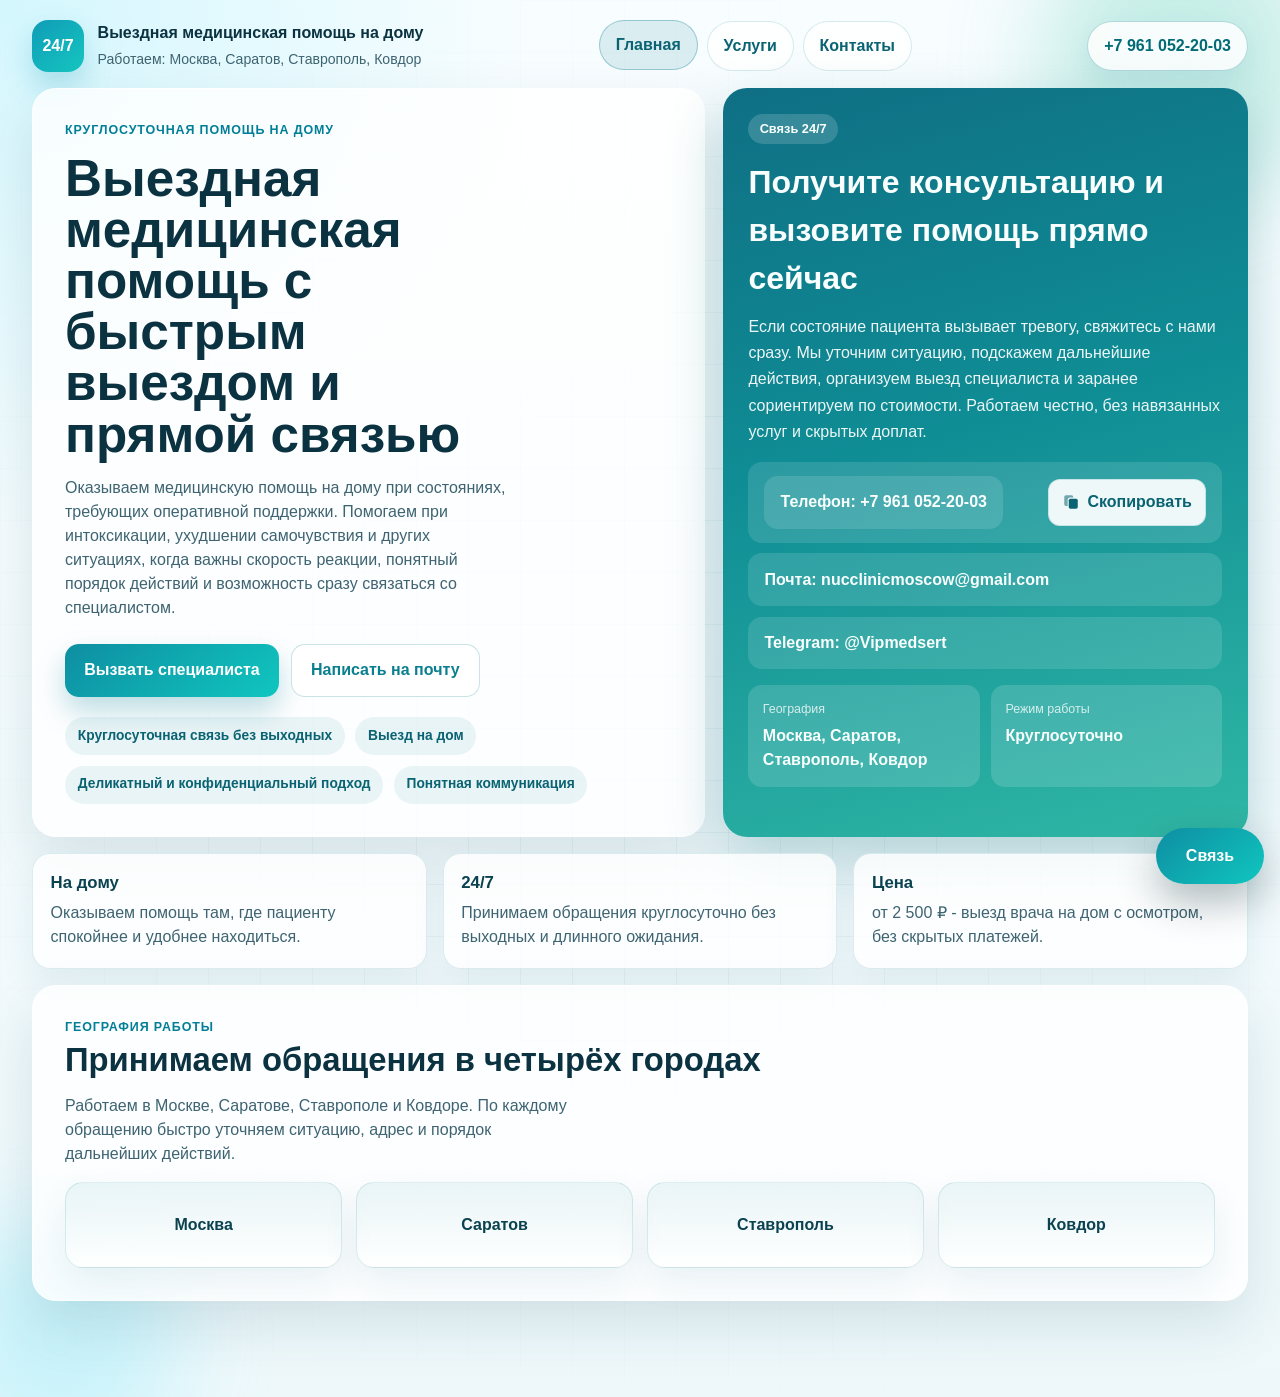
==== commit 258122e7: "Update public copy for multi-city coverage" ====
--- a/index.html
+++ b/index.html
@@ -30,8 +30,8 @@
     <meta name="geo.region" content="RU-MOW" />
     <meta name="geo.placename" content="Москва" />
     <title>Выездная медицинская помощь по Москве на дому | Капельницы и срочный выезд 24/7</title>
-    <script type="module" crossorigin src="/assets/main-Dl5tEClR.js"></script>
-    <link rel="stylesheet" crossorigin href="/assets/main-0jSmII9U.css">
+    <script type="module" crossorigin src="/assets/main-DG8D1U-R.js"></script>
+    <link rel="stylesheet" crossorigin href="/assets/main-_ohOdVZy.css">
   </head>
   <body>
     <div id="root"></div>
--- a/assets/main-_ohOdVZy.css
+++ b/assets/main-_ohOdVZy.css
@@ -0,0 +1 @@
+:root{--text-main: #0b3240;--text-soft: #3e6471;--surface-main: rgba(255, 255, 255, .8);--surface-border: rgba(255, 255, 255, .88);--accent-main: #0e8ea2;--accent-secondary: #10c6bf;--shadow-soft: 0 24px 56px rgba(5, 65, 80, .12);font-family:Segoe UI,Noto Sans,Helvetica Neue,Arial,sans-serif;line-height:1.5;font-weight:400;font-synthesis:none;text-rendering:optimizeLegibility;-webkit-font-smoothing:antialiased;-moz-osx-font-smoothing:grayscale}*,*:before,*:after{box-sizing:border-box}html{scroll-behavior:smooth}html,body,#root{min-height:100%}body{margin:0;min-width:320px;color:var(--text-main);background:#eef8fb}body,button,a,input,textarea,select{-webkit-tap-highlight-color:transparent}img,svg{max-width:100%;display:block}a{color:inherit;text-decoration:none}button{font:inherit}h1,h2,h3,h4,p{overflow-wrap:anywhere}._header_1g4tw_1{position:relative;z-index:1;display:grid;grid-template-columns:auto 1fr auto;gap:1rem;align-items:center;margin-bottom:1rem;width:100%;max-width:1280px;margin-left:auto;margin-right:auto}._brand_1g4tw_15{display:flex;gap:.85rem;align-items:center}._badge_1g4tw_21{display:inline-grid;place-items:center;width:52px;height:52px;border-radius:16px;background:linear-gradient(140deg,#0f9cb7,#16c6c0);color:#fff;font-weight:700;box-shadow:0 14px 28px #0f9cb740}._title_1g4tw_33{margin:0;font-size:1rem;font-weight:700}._subtitle_1g4tw_39{margin:.25rem 0 0;color:var(--text-soft);font-size:.88rem}._nav_1g4tw_45{display:flex;flex-wrap:wrap;justify-content:center;gap:.55rem}._navLink_1g4tw_52,._navLinkActive_1g4tw_53{border:1px solid rgba(10,127,143,.16);background:#ffffffc7;color:#0a6372;padding:.72rem 1rem;border-radius:999px;font-weight:600;cursor:pointer;transition:transform .2s ease,border-color .2s ease,background .2s ease}._navLink_1g4tw_52:hover,._navLinkActive_1g4tw_53{transform:translateY(-1px);background:#0a7f8f1f;border-color:#0a7f8f57}._phone_1g4tw_71{display:inline-flex;align-items:center;justify-content:center;min-height:48px;padding:.75rem 1rem;border-radius:999px;background:#ffffffd9;border:1px solid rgba(10,133,147,.3);color:#036a78;font-weight:700;box-shadow:0 10px 25px #08688b14}@media(max-width:1080px){._header_1g4tw_1{grid-template-columns:1fr;align-items:start}._nav_1g4tw_45{justify-content:flex-start}}@media(max-width:640px){._phone_1g4tw_71{width:100%}}._fab_a4980_1{position:fixed;right:1rem;bottom:1rem;z-index:30;min-width:108px;min-height:56px;border:none;border-radius:999px;background:linear-gradient(140deg,#0e8ea2,#10c6bf);color:#fff;font-weight:700;box-shadow:0 18px 40px #0422284d;cursor:pointer;transition:transform .2s ease,box-shadow .2s ease}._fab_a4980_1:hover,._fabOpen_a4980_19{transform:translateY(-2px)}._menu_a4980_23{position:fixed;right:1rem;bottom:4.85rem;z-index:29;display:grid;gap:.65rem;opacity:0;pointer-events:none;transform:translateY(12px);transition:opacity .2s ease,transform .2s ease}._menuOpen_a4980_36{opacity:1;pointer-events:auto;transform:translateY(0)}._item_a4980_42{display:inline-flex;align-items:center;gap:.75rem;min-width:196px;padding:.85rem 1rem;border-radius:16px;background:#fffffff5;border:1px solid rgba(8,118,138,.16);color:#0a4250;box-shadow:0 14px 35px #075d6e29;font-weight:700}._icon_a4980_56{display:inline-grid;place-items:center;width:34px;height:34px;border-radius:10px;background:linear-gradient(140deg,#0e8ea2,#10c6bf);color:#fff}._icon_a4980_56 svg{width:18px;height:18px;display:block}@media(max-width:640px){._fab_a4980_1{right:1rem;left:1rem;min-width:0}._menu_a4980_23{right:1rem;left:1rem;bottom:5rem}._item_a4980_42{min-width:0}}._button_13tdo_1{display:inline-flex;align-items:center;gap:.45rem;min-height:40px;padding:.65rem .85rem;border:1px solid rgba(10,127,143,.16);border-radius:12px;background:#ffffffeb;color:#0a6372;font-weight:700;cursor:pointer;transition:transform .2s ease,border-color .2s ease,background .2s ease}._button_13tdo_1:hover{transform:translateY(-1px);border-color:#0a7f8f52}._buttonCopied_13tdo_21{background:#10c6bf1f;border-color:#10c6bf5c}._icon_13tdo_26{display:inline-grid;place-items:center;width:18px;height:18px}._icon_13tdo_26 svg{width:18px;height:18px;display:block}._page_1vni2_1{display:grid;gap:1rem}._hero_1vni2_6{display:grid;grid-template-columns:minmax(0,1fr) minmax(360px,.78fr);gap:1.1rem;align-items:stretch}._heroCopy_1vni2_13,._panel_1vni2_14{padding:clamp(1rem,2.6vw,2rem);border-radius:24px;background:#fffc;border:1px solid rgba(255,255,255,.88);box-shadow:0 24px 56px #0541501f}._eyebrow_1vni2_22,._sectionLabel_1vni2_23{margin:0;color:#007f97;font-weight:700;letter-spacing:.07em;text-transform:uppercase;font-size:.78rem}._title_1vni2_32{margin:.8rem 0 1rem;max-width:15ch;font-size:clamp(2rem,4vw,3.55rem);line-height:1}._text_1vni2_39{margin:0;max-width:50ch;color:var(--text-soft);font-size:1rem}._actions_1vni2_46{display:flex;flex-wrap:wrap;gap:.75rem;margin-top:1.5rem}._primaryLink_1vni2_53,._secondaryLink_1vni2_54{display:inline-flex;align-items:center;justify-content:center;min-height:50px;padding:.85rem 1.2rem;border-radius:14px;font-weight:700;transition:transform .2s ease,box-shadow .2s ease}._primaryLink_1vni2_53{background:linear-gradient(140deg,#0e8ea2,#10c6bf);color:#fff;box-shadow:0 14px 28px #09819442}._secondaryLink_1vni2_54{background:#ffffffeb;border:1px solid rgba(10,127,143,.22);color:#0a7f8f}._primaryLink_1vni2_53:hover,._secondaryLink_1vni2_54:hover{transform:translateY(-2px)}._reasonList_1vni2_82{display:flex;flex-wrap:wrap;gap:.65rem;margin-top:1.25rem}._reasonBadge_1vni2_89{padding:.55rem .8rem;border-radius:999px;background:#0a7f8f14;color:#0a6372;font-size:.86rem;font-weight:600}._heroCard_1vni2_98{padding:clamp(1rem,2.6vw,1.6rem);border-radius:24px;background:linear-gradient(165deg,#0f6f84,#0f8d95 45%,#30b7a5);color:#f8fffe;box-shadow:0 24px 56px #0e6d7747;min-height:100%}._cardBadge_1vni2_107{display:inline-block;margin:0;padding:.35rem .7rem;border-radius:999px;background:#ffffff29;font-size:.8rem;font-weight:700}._cardTitle_1vni2_117{margin:.9rem 0 .7rem;font-size:clamp(1.4rem,3vw,2rem)}._cardText_1vni2_122{margin:0;line-height:1.65;color:#ffffffeb}._contactList_1vni2_128{display:grid;gap:.65rem;margin-top:1rem}._contactRow_1vni2_134,._contactList_1vni2_128 a{display:block;padding:.9rem 1rem;border-radius:14px;background:#ffffff1f;color:inherit;font-weight:600}._contactRow_1vni2_134{display:flex;align-items:center;justify-content:space-between;gap:.75rem}._contactRow_1vni2_134 a{min-width:0}._metaGrid_1vni2_155{display:grid;grid-template-columns:repeat(2,minmax(0,1fr));gap:.7rem;margin-top:1rem}._metaGrid_1vni2_155 article{padding:.9rem;border-radius:14px;background:#ffffff24}._metaGrid_1vni2_155 span{display:block;margin-bottom:.35rem;color:#ffffffc7;font-size:.78rem}._stats_1vni2_175,._grid_1vni2_176,._cardGrid_1vni2_177{display:grid;gap:1rem}._geoPanel_1vni2_182{padding:clamp(1rem,2.6vw,2rem);border-radius:24px;background:#ffffffd1;border:1px solid rgba(255,255,255,.88);box-shadow:0 24px 56px #0541501f}._geoText_1vni2_190{margin:0;max-width:58ch;color:var(--text-soft)}._geoGrid_1vni2_196{display:grid;grid-template-columns:repeat(4,minmax(0,1fr));gap:.85rem;margin-top:1rem}._geoCard_1vni2_203{display:grid;place-items:center;min-height:86px;padding:1rem;border-radius:18px;border:1px solid rgba(3,120,142,.13);background:linear-gradient(180deg,#0f8d9514,#ffffffdb);box-shadow:0 14px 35px #075d6e14;text-align:center}._geoCard_1vni2_203 strong{color:#0a4250;font-size:1rem}._stats_1vni2_175{grid-template-columns:repeat(3,minmax(0,1fr))}._grid_1vni2_176,._cardGrid_1vni2_177{grid-template-columns:repeat(2,minmax(0,1fr))}._statCard_1vni2_232,._infoCard_1vni2_233,._stepCard_1vni2_234{padding:1rem 1.1rem;border-radius:18px;border:1px solid rgba(3,120,142,.13);background:#ffffffd1;box-shadow:0 14px 35px #075d6e14}._statCard_1vni2_232{min-height:116px}._statCard_1vni2_232 h3,._infoCard_1vni2_233 h3,._stepCard_1vni2_234 h3{margin:0;font-size:1.05rem;color:#0a4250}._statCard_1vni2_232 p,._infoCard_1vni2_233 p,._stepCard_1vni2_234 p{margin:.4rem 0 0;color:var(--text-soft)}._sectionHeading_1vni2_261{margin-bottom:1rem}._sectionHeading_1vni2_261 h2{margin:.35rem 0 0;font-size:clamp(1.35rem,3vw,2.05rem);line-height:1.08}._steps_1vni2_271{display:grid;gap:.85rem}._stepCard_1vni2_234{display:grid;grid-template-columns:54px 1fr;gap:.9rem;align-items:start}._stepIndex_1vni2_283{display:inline-grid;place-items:center;width:54px;height:54px;border-radius:16px;background:linear-gradient(140deg,#0e8ea2,#10c6bf);color:#fff;font-weight:700}@media(max-width:1100px){._hero_1vni2_6{grid-template-columns:minmax(0,1fr) minmax(320px,.82fr)}._title_1vni2_32{max-width:12ch;font-size:clamp(1.9rem,4.8vw,3.1rem)}}@media(max-width:980px){._hero_1vni2_6,._stats_1vni2_175,._geoGrid_1vni2_196,._grid_1vni2_176,._cardGrid_1vni2_177{grid-template-columns:1fr}}@media(max-width:640px){._heroCopy_1vni2_13,._panel_1vni2_14,._heroCard_1vni2_98{padding:1rem}._title_1vni2_32{max-width:none;font-size:clamp(1.9rem,10vw,2.7rem)}._text_1vni2_39{max-width:none}._metaGrid_1vni2_155{grid-template-columns:1fr}._contactRow_1vni2_134{flex-direction:column;align-items:stretch}._stepCard_1vni2_234{grid-template-columns:48px 1fr}._stepIndex_1vni2_283{width:48px;height:48px}}._page_1ae1f_1{display:grid;gap:1rem}._intro_1ae1f_6,._panel_1ae1f_7{padding:clamp(1rem,2.6vw,2rem);border-radius:24px;background:#fffc;border:1px solid rgba(255,255,255,.88);box-shadow:0 24px 56px #0541501f}._eyebrow_1ae1f_15{margin:0;color:#007f97;font-weight:700;letter-spacing:.07em;text-transform:uppercase;font-size:.78rem}._intro_1ae1f_6 h1,._sectionHeading_1ae1f_25 h2{margin:.5rem 0 0;font-size:clamp(1.7rem,4vw,3rem);line-height:1.04}._intro_1ae1f_6 p:last-child{margin:1rem 0 0;max-width:58ch;color:var(--text-soft)}._cardGrid_1ae1f_37{display:grid;grid-template-columns:repeat(2,minmax(0,1fr));gap:1rem}._card_1ae1f_37,._step_1ae1f_44{padding:1rem 1.1rem;border-radius:18px;border:1px solid rgba(3,120,142,.13);background:#ffffffd1;box-shadow:0 14px 35px #075d6e14}._card_1ae1f_37 h2,._step_1ae1f_44 h3{margin:0;font-size:1.08rem;color:#0a4250}._card_1ae1f_37 p,._step_1ae1f_44 p{margin:.45rem 0 0;color:var(--text-soft)}._sectionHeading_1ae1f_25{margin-bottom:1rem}._steps_1ae1f_69{display:grid;gap:.85rem}._step_1ae1f_44{display:grid;grid-template-columns:54px 1fr;gap:.9rem;align-items:start}._stepIndex_1ae1f_81{display:inline-grid;place-items:center;width:54px;height:54px;border-radius:16px;background:linear-gradient(140deg,#0e8ea2,#10c6bf);color:#fff;font-weight:700}@media(max-width:900px){._cardGrid_1ae1f_37{grid-template-columns:1fr}}@media(max-width:640px){._intro_1ae1f_6,._panel_1ae1f_7{padding:1rem}._step_1ae1f_44{grid-template-columns:48px 1fr}._stepIndex_1ae1f_81{width:48px;height:48px}}._page_1yh4k_1{display:grid;gap:1rem}._intro_1yh4k_6,._featuredPanel_1yh4k_7,._faqPanel_1yh4k_8{padding:clamp(1rem,2.6vw,2rem);border-radius:24px;background:#ffffffd1;border:1px solid rgba(255,255,255,.9);box-shadow:0 24px 56px #0541501f}._eyebrow_1yh4k_16,._meta_1yh4k_17{margin:0;color:#007f97;font-weight:700;letter-spacing:.07em;text-transform:uppercase;font-size:.78rem}._intro_1yh4k_6 h1,._sectionHeading_1yh4k_27 h2,._featuredPanel_1yh4k_7 h2{margin:.5rem 0 0;font-size:clamp(1.75rem,4vw,3rem);line-height:1.04}._intro_1yh4k_6 p:last-child,._featuredPanel_1yh4k_7 p,._card_1yh4k_36 p,._faqCard_1yh4k_37 p{margin:1rem 0 0;color:var(--text-soft)}._grid_1yh4k_42,._faqGrid_1yh4k_43{display:grid;gap:1rem}._grid_1yh4k_42{grid-template-columns:repeat(2,minmax(0,1fr))}._faqGrid_1yh4k_43{grid-template-columns:repeat(3,minmax(0,1fr))}._card_1yh4k_36,._faqCard_1yh4k_37{display:grid;gap:.75rem;padding:1rem 1.1rem;border-radius:18px;border:1px solid rgba(3,120,142,.13);background:#ffffffdb;box-shadow:0 14px 35px #075d6e14;transition:transform .2s ease}._card_1yh4k_36:hover{transform:translateY(-2px)}._cardFeatured_1yh4k_72{background:linear-gradient(180deg,#0f8d951a,#10c6bf0f);border-color:#0a7f8f3d}._card_1yh4k_36 h2,._faqCard_1yh4k_37 h3{margin:0;color:#0a4250}._badge_1yh4k_83{display:inline-flex;width:fit-content;padding:.45rem .7rem;border-radius:999px;background:#0a7f8f1f;color:#0a6372;font-size:.82rem;font-weight:700}._featuredPanel_1yh4k_7{display:grid;grid-template-columns:minmax(0,1fr) auto;gap:1rem;align-items:end}._link_1yh4k_101{display:inline-flex;align-items:center;justify-content:center;min-height:50px;padding:.85rem 1.2rem;border-radius:14px;background:linear-gradient(140deg,#0e8ea2,#10c6bf);color:#fff;font-weight:700;box-shadow:0 14px 28px #09819442}._sectionHeading_1yh4k_27{margin-bottom:1rem}@media(max-width:980px){._grid_1yh4k_42,._faqGrid_1yh4k_43,._featuredPanel_1yh4k_7{grid-template-columns:1fr}}@media(max-width:640px){._intro_1yh4k_6,._featuredPanel_1yh4k_7,._faqPanel_1yh4k_8{padding:1rem}}._page_igmlf_1{display:grid;gap:1rem}._hero_igmlf_6{display:grid;grid-template-columns:minmax(0,1fr) minmax(320px,.9fr);gap:1rem}._heroCopy_igmlf_12,._heroAside_igmlf_13,._panel_igmlf_14{padding:clamp(1rem,2.6vw,2rem);border-radius:24px;background:#ffffffd1;border:1px solid rgba(255,255,255,.9);box-shadow:0 24px 56px #0541501f}._eyebrow_igmlf_22{margin:0;color:#007f97;font-weight:700;letter-spacing:.07em;text-transform:uppercase;font-size:.78rem}._heroCopy_igmlf_12 h1,._sectionHeading_igmlf_32 h2{margin:.55rem 0 0;font-size:clamp(1.8rem,4vw,3rem);line-height:1.03}._heroCopy_igmlf_12 p,._card_igmlf_39 p,._step_igmlf_40 p,._highlightCard_igmlf_41 p,._faqCard_igmlf_42 p{margin:1rem 0 0;color:var(--text-soft)}._keywordBox_igmlf_47{display:grid;gap:.35rem;margin-top:1.1rem;padding:.95rem 1rem;border-radius:16px;background:#0a7f8f14;border:1px solid rgba(10,127,143,.12)}._keywordBox_igmlf_47 span{color:#0a6372;font-size:.84rem;font-weight:700}._highlightGrid_igmlf_63,._cardGrid_igmlf_64,._faqGrid_igmlf_65{display:grid;gap:1rem}._highlightGrid_igmlf_63{grid-template-columns:1fr}._cardGrid_igmlf_64,._faqGrid_igmlf_65{grid-template-columns:repeat(3,minmax(0,1fr))}._highlightCard_igmlf_41,._card_igmlf_39,._step_igmlf_40,._faqCard_igmlf_42{padding:1rem 1.1rem;border-radius:18px;border:1px solid rgba(3,120,142,.13);background:#ffffffdb;box-shadow:0 14px 35px #075d6e14}._highlightCard_igmlf_41 h2,._card_igmlf_39 h3,._step_igmlf_40 h3,._faqCard_igmlf_42 h3{margin:0;color:#0a4250}._sectionHeading_igmlf_32{margin-bottom:1rem}._steps_igmlf_102{display:grid;gap:.85rem}._step_igmlf_40{display:grid;grid-template-columns:54px 1fr;gap:.9rem;align-items:start}._stepIndex_igmlf_114{display:inline-grid;place-items:center;width:54px;height:54px;border-radius:16px;background:linear-gradient(140deg,#0e8ea2,#10c6bf);color:#fff;font-weight:700}@media(max-width:1080px){._hero_igmlf_6,._cardGrid_igmlf_64,._faqGrid_igmlf_65{grid-template-columns:1fr}}@media(max-width:640px){._heroCopy_igmlf_12,._heroAside_igmlf_13,._panel_igmlf_14{padding:1rem}._step_igmlf_40{grid-template-columns:48px 1fr}._stepIndex_igmlf_114{width:48px;height:48px}}._page_1a2tt_1{display:grid;gap:1rem}._grid_1a2tt_6{display:grid;grid-template-columns:repeat(2,minmax(0,1fr));gap:1rem}._panel_1a2tt_12{padding:clamp(1rem,2.6vw,2rem);border-radius:24px;background:#fffc;border:1px solid rgba(255,255,255,.88);box-shadow:0 24px 56px #0541501f}._sectionHeading_1a2tt_20{margin-bottom:1rem}._eyebrow_1a2tt_24{margin:0;color:#007f97;font-weight:700;letter-spacing:.07em;text-transform:uppercase;font-size:.78rem}._sectionHeading_1a2tt_20 h1,._sectionHeading_1a2tt_20 h2{margin:.5rem 0 0;font-size:clamp(1.5rem,4vw,2.7rem);line-height:1.06}._contactStack_1a2tt_40{display:grid;gap:.75rem}._contactRow_1a2tt_45{display:block;padding:1rem;border-radius:16px;border:1px solid rgba(8,118,138,.12);background:#f5fcffe6}._contactRowWithAction_1a2tt_53{display:flex;align-items:center;justify-content:space-between;gap:.75rem}._contactLink_1a2tt_60{display:block;min-width:0}._contactRow_1a2tt_45 span{display:block;margin-bottom:.25rem;color:var(--text-soft);font-size:.84rem}._text_1a2tt_72{margin:0;max-width:56ch;color:var(--text-soft)}._metrics_1a2tt_78{display:grid;grid-template-columns:repeat(2,minmax(0,1fr));gap:.8rem;margin-top:1rem}._metrics_1a2tt_78 article{padding:1rem;border-radius:16px;background:#f5fcffe6;border:1px solid rgba(8,118,138,.12)}._metrics_1a2tt_78 span{display:block;margin-bottom:.3rem;color:var(--text-soft);font-size:.84rem}@media(max-width:900px){._grid_1a2tt_6,._metrics_1a2tt_78{grid-template-columns:1fr}}@media(max-width:640px){._panel_1a2tt_12{padding:1rem}._contactRowWithAction_1a2tt_53{flex-direction:column;align-items:stretch}}._page_1l351_1{position:relative;overflow:hidden;min-height:100vh;padding:1.25rem clamp(.9rem,3vw,2rem) 6rem;background:radial-gradient(circle at top left,rgba(126,232,250,.3),transparent 28%),linear-gradient(180deg,#f8fdff,#eef8fb)}._content_1l351_11{position:relative;z-index:1;display:grid;gap:1rem;width:100%;max-width:1280px;margin:0 auto}._gridOverlay_1l351_21{position:absolute;inset:0;background-image:linear-gradient(rgba(19,123,150,.06) 1px,transparent 1px),linear-gradient(90deg,rgba(19,123,150,.06) 1px,transparent 1px);background-size:52px 52px;-webkit-mask-image:radial-gradient(circle at center,black 30%,transparent 80%);mask-image:radial-gradient(circle at center,black 30%,transparent 80%);pointer-events:none}._orb_1l351_32{position:absolute;border-radius:50%;filter:blur(48px);opacity:.55;pointer-events:none;animation:_float_1l351_1 10s ease-in-out infinite}._orbOne_1l351_41{top:-80px;right:-40px;width:280px;height:280px;background:#50c9b08c}._orbTwo_1l351_49{bottom:-60px;left:-60px;width:240px;height:240px;background:#7ee8fa99;animation-delay:2s}@keyframes _float_1l351_1{0%,to{transform:translateY(0)}50%{transform:translateY(12px)}}@media(max-width:640px){._page_1l351_1{padding-bottom:7rem}}
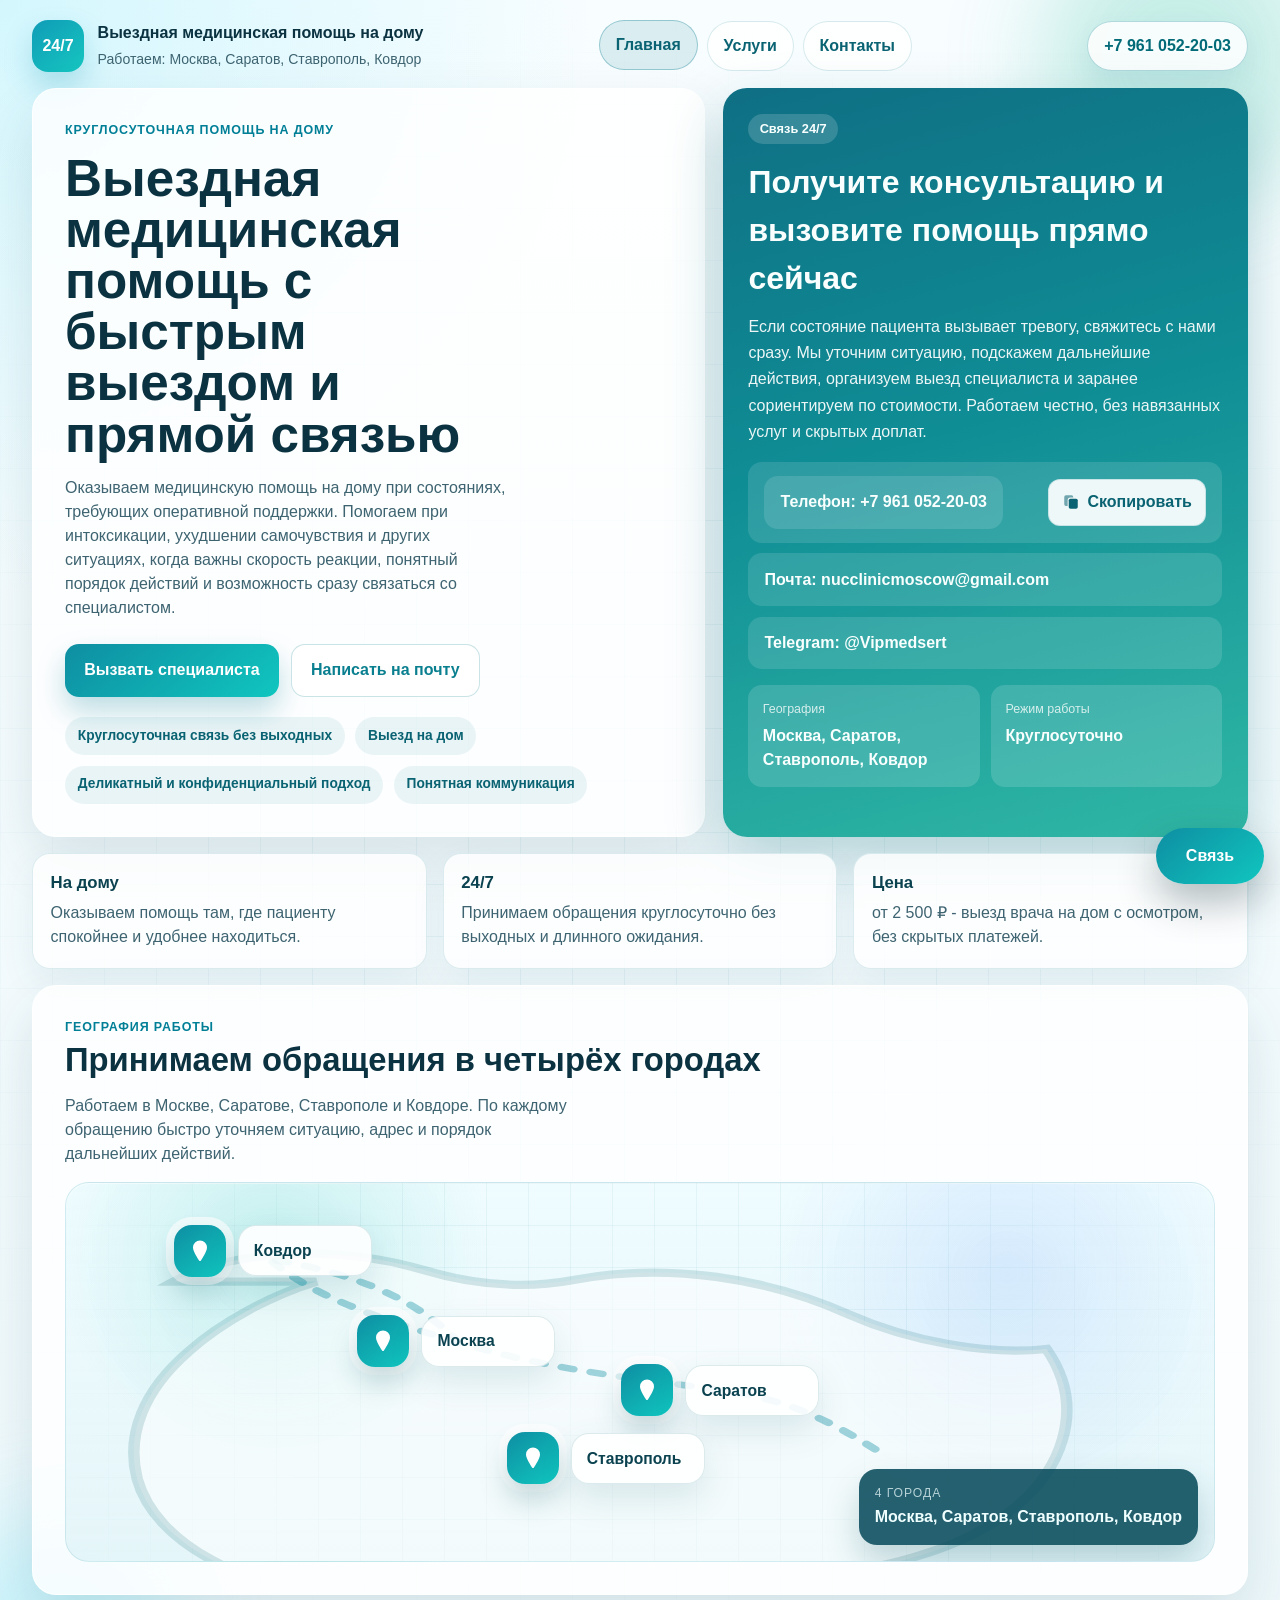
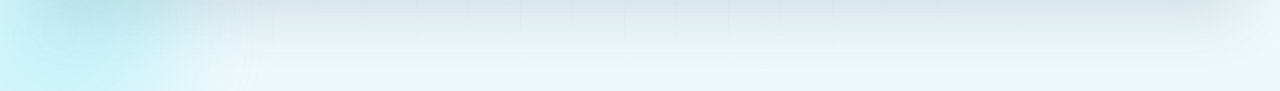
==== commit 6d99eb92: "Replace city cards with stylized map" ====
--- a/index.html
+++ b/index.html
@@ -30,8 +30,8 @@
     <meta name="geo.region" content="RU-MOW" />
     <meta name="geo.placename" content="Москва" />
     <title>Выездная медицинская помощь по Москве на дому | Капельницы и срочный выезд 24/7</title>
-    <script type="module" crossorigin src="/assets/main-DG8D1U-R.js"></script>
-    <link rel="stylesheet" crossorigin href="/assets/main-_ohOdVZy.css">
+    <script type="module" crossorigin src="/assets/main-BHbjs94n.js"></script>
+    <link rel="stylesheet" crossorigin href="/assets/main-DmvLQgy_.css">
   </head>
   <body>
     <div id="root"></div>
--- a/assets/main-DmvLQgy_.css
+++ b/assets/main-DmvLQgy_.css
@@ -0,0 +1 @@
+:root{--text-main: #0b3240;--text-soft: #3e6471;--surface-main: rgba(255, 255, 255, .8);--surface-border: rgba(255, 255, 255, .88);--accent-main: #0e8ea2;--accent-secondary: #10c6bf;--shadow-soft: 0 24px 56px rgba(5, 65, 80, .12);font-family:Segoe UI,Noto Sans,Helvetica Neue,Arial,sans-serif;line-height:1.5;font-weight:400;font-synthesis:none;text-rendering:optimizeLegibility;-webkit-font-smoothing:antialiased;-moz-osx-font-smoothing:grayscale}*,*:before,*:after{box-sizing:border-box}html{scroll-behavior:smooth}html,body,#root{min-height:100%}body{margin:0;min-width:320px;color:var(--text-main);background:#eef8fb}body,button,a,input,textarea,select{-webkit-tap-highlight-color:transparent}img,svg{max-width:100%;display:block}a{color:inherit;text-decoration:none}button{font:inherit}h1,h2,h3,h4,p{overflow-wrap:anywhere}._header_1g4tw_1{position:relative;z-index:1;display:grid;grid-template-columns:auto 1fr auto;gap:1rem;align-items:center;margin-bottom:1rem;width:100%;max-width:1280px;margin-left:auto;margin-right:auto}._brand_1g4tw_15{display:flex;gap:.85rem;align-items:center}._badge_1g4tw_21{display:inline-grid;place-items:center;width:52px;height:52px;border-radius:16px;background:linear-gradient(140deg,#0f9cb7,#16c6c0);color:#fff;font-weight:700;box-shadow:0 14px 28px #0f9cb740}._title_1g4tw_33{margin:0;font-size:1rem;font-weight:700}._subtitle_1g4tw_39{margin:.25rem 0 0;color:var(--text-soft);font-size:.88rem}._nav_1g4tw_45{display:flex;flex-wrap:wrap;justify-content:center;gap:.55rem}._navLink_1g4tw_52,._navLinkActive_1g4tw_53{border:1px solid rgba(10,127,143,.16);background:#ffffffc7;color:#0a6372;padding:.72rem 1rem;border-radius:999px;font-weight:600;cursor:pointer;transition:transform .2s ease,border-color .2s ease,background .2s ease}._navLink_1g4tw_52:hover,._navLinkActive_1g4tw_53{transform:translateY(-1px);background:#0a7f8f1f;border-color:#0a7f8f57}._phone_1g4tw_71{display:inline-flex;align-items:center;justify-content:center;min-height:48px;padding:.75rem 1rem;border-radius:999px;background:#ffffffd9;border:1px solid rgba(10,133,147,.3);color:#036a78;font-weight:700;box-shadow:0 10px 25px #08688b14}@media(max-width:1080px){._header_1g4tw_1{grid-template-columns:1fr;align-items:start}._nav_1g4tw_45{justify-content:flex-start}}@media(max-width:640px){._phone_1g4tw_71{width:100%}}._fab_a4980_1{position:fixed;right:1rem;bottom:1rem;z-index:30;min-width:108px;min-height:56px;border:none;border-radius:999px;background:linear-gradient(140deg,#0e8ea2,#10c6bf);color:#fff;font-weight:700;box-shadow:0 18px 40px #0422284d;cursor:pointer;transition:transform .2s ease,box-shadow .2s ease}._fab_a4980_1:hover,._fabOpen_a4980_19{transform:translateY(-2px)}._menu_a4980_23{position:fixed;right:1rem;bottom:4.85rem;z-index:29;display:grid;gap:.65rem;opacity:0;pointer-events:none;transform:translateY(12px);transition:opacity .2s ease,transform .2s ease}._menuOpen_a4980_36{opacity:1;pointer-events:auto;transform:translateY(0)}._item_a4980_42{display:inline-flex;align-items:center;gap:.75rem;min-width:196px;padding:.85rem 1rem;border-radius:16px;background:#fffffff5;border:1px solid rgba(8,118,138,.16);color:#0a4250;box-shadow:0 14px 35px #075d6e29;font-weight:700}._icon_a4980_56{display:inline-grid;place-items:center;width:34px;height:34px;border-radius:10px;background:linear-gradient(140deg,#0e8ea2,#10c6bf);color:#fff}._icon_a4980_56 svg{width:18px;height:18px;display:block}@media(max-width:640px){._fab_a4980_1{right:1rem;left:1rem;min-width:0}._menu_a4980_23{right:1rem;left:1rem;bottom:5rem}._item_a4980_42{min-width:0}}._button_13tdo_1{display:inline-flex;align-items:center;gap:.45rem;min-height:40px;padding:.65rem .85rem;border:1px solid rgba(10,127,143,.16);border-radius:12px;background:#ffffffeb;color:#0a6372;font-weight:700;cursor:pointer;transition:transform .2s ease,border-color .2s ease,background .2s ease}._button_13tdo_1:hover{transform:translateY(-1px);border-color:#0a7f8f52}._buttonCopied_13tdo_21{background:#10c6bf1f;border-color:#10c6bf5c}._icon_13tdo_26{display:inline-grid;place-items:center;width:18px;height:18px}._icon_13tdo_26 svg{width:18px;height:18px;display:block}._page_sqwje_1{display:grid;gap:1rem}._hero_sqwje_6{display:grid;grid-template-columns:minmax(0,1fr) minmax(360px,.78fr);gap:1.1rem;align-items:stretch}._heroCopy_sqwje_13,._panel_sqwje_14{padding:clamp(1rem,2.6vw,2rem);border-radius:24px;background:#fffc;border:1px solid rgba(255,255,255,.88);box-shadow:0 24px 56px #0541501f}._eyebrow_sqwje_22,._sectionLabel_sqwje_23{margin:0;color:#007f97;font-weight:700;letter-spacing:.07em;text-transform:uppercase;font-size:.78rem}._title_sqwje_32{margin:.8rem 0 1rem;max-width:15ch;font-size:clamp(2rem,4vw,3.55rem);line-height:1}._text_sqwje_39{margin:0;max-width:50ch;color:var(--text-soft);font-size:1rem}._actions_sqwje_46{display:flex;flex-wrap:wrap;gap:.75rem;margin-top:1.5rem}._primaryLink_sqwje_53,._secondaryLink_sqwje_54{display:inline-flex;align-items:center;justify-content:center;min-height:50px;padding:.85rem 1.2rem;border-radius:14px;font-weight:700;transition:transform .2s ease,box-shadow .2s ease}._primaryLink_sqwje_53{background:linear-gradient(140deg,#0e8ea2,#10c6bf);color:#fff;box-shadow:0 14px 28px #09819442}._secondaryLink_sqwje_54{background:#ffffffeb;border:1px solid rgba(10,127,143,.22);color:#0a7f8f}._primaryLink_sqwje_53:hover,._secondaryLink_sqwje_54:hover{transform:translateY(-2px)}._reasonList_sqwje_82{display:flex;flex-wrap:wrap;gap:.65rem;margin-top:1.25rem}._reasonBadge_sqwje_89{padding:.55rem .8rem;border-radius:999px;background:#0a7f8f14;color:#0a6372;font-size:.86rem;font-weight:600}._heroCard_sqwje_98{padding:clamp(1rem,2.6vw,1.6rem);border-radius:24px;background:linear-gradient(165deg,#0f6f84,#0f8d95 45%,#30b7a5);color:#f8fffe;box-shadow:0 24px 56px #0e6d7747;min-height:100%}._cardBadge_sqwje_107{display:inline-block;margin:0;padding:.35rem .7rem;border-radius:999px;background:#ffffff29;font-size:.8rem;font-weight:700}._cardTitle_sqwje_117{margin:.9rem 0 .7rem;font-size:clamp(1.4rem,3vw,2rem)}._cardText_sqwje_122{margin:0;line-height:1.65;color:#ffffffeb}._contactList_sqwje_128{display:grid;gap:.65rem;margin-top:1rem}._contactRow_sqwje_134,._contactList_sqwje_128 a{display:block;padding:.9rem 1rem;border-radius:14px;background:#ffffff1f;color:inherit;font-weight:600}._contactRow_sqwje_134{display:flex;align-items:center;justify-content:space-between;gap:.75rem}._contactRow_sqwje_134 a{min-width:0}._metaGrid_sqwje_155{display:grid;grid-template-columns:repeat(2,minmax(0,1fr));gap:.7rem;margin-top:1rem}._metaGrid_sqwje_155 article{padding:.9rem;border-radius:14px;background:#ffffff24}._metaGrid_sqwje_155 span{display:block;margin-bottom:.35rem;color:#ffffffc7;font-size:.78rem}._stats_sqwje_175,._grid_sqwje_176,._cardGrid_sqwje_177{display:grid;gap:1rem}._geoPanel_sqwje_182{padding:clamp(1rem,2.6vw,2rem);border-radius:24px;background:#ffffffd1;border:1px solid rgba(255,255,255,.88);box-shadow:0 24px 56px #0541501f}._geoText_sqwje_190{margin:0;max-width:58ch;color:var(--text-soft)}._geoMap_sqwje_196{position:relative;min-height:380px;margin-top:1rem;overflow:hidden;border-radius:24px;border:1px solid rgba(3,120,142,.12);background:radial-gradient(circle at 18% 18%,rgba(46,196,182,.22),transparent 22%),radial-gradient(circle at 82% 24%,rgba(59,130,246,.14),transparent 24%),linear-gradient(180deg,#effcfff5,#e1f4f8e0);box-shadow:inset 0 1px #fff9}._geoBackdrop_sqwje_210{position:absolute;inset:0;background-image:linear-gradient(rgba(10,127,143,.06) 1px,transparent 1px),linear-gradient(90deg,rgba(10,127,143,.06) 1px,transparent 1px);background-size:42px 42px;-webkit-mask-image:radial-gradient(circle at center,black 48%,transparent 100%);mask-image:radial-gradient(circle at center,black 48%,transparent 100%);pointer-events:none}._geoSvg_sqwje_221{position:absolute;inset:0;width:100%;height:100%;pointer-events:none}._geoContour_sqwje_229{fill:#ffffff8c;stroke:#0b627229;stroke-width:10}._geoRoute_sqwje_235{fill:none;stroke:#0e8ea261;stroke-width:8;stroke-linecap:round;stroke-linejoin:round;stroke-dasharray:10 16}._geoMarker_sqwje_244{position:absolute;top:var(--marker-top);left:var(--marker-left);display:inline-flex;align-items:center;gap:.75rem;transform:translate(-50%,-50%);z-index:1}._geoPin_sqwje_255{display:inline-grid;place-items:center;width:52px;height:52px;border-radius:18px;background:linear-gradient(145deg,#0e8ea2,#10c6bf);color:#fff;box-shadow:0 16px 28px #08556438,0 0 0 8px #ffffff9e}._geoPin_sqwje_255 svg{width:24px;height:24px;display:block}._geoLabel_sqwje_274{display:grid;gap:.1rem;min-width:134px;padding:.8rem .95rem;border-radius:18px;background:#ffffffe6;border:1px solid rgba(9,108,124,.14);box-shadow:0 14px 35px #075d6e1f}._geoLabel_sqwje_274 strong{color:#0a4250;font-size:.98rem}._geoLegend_sqwje_290{position:absolute;right:1rem;bottom:1rem;display:grid;gap:.2rem;padding:.95rem 1rem;border-radius:18px;background:#094c5ce0;color:#effeff;box-shadow:0 18px 34px #08556438}._geoLegend_sqwje_290 span{font-size:.76rem;text-transform:uppercase;letter-spacing:.08em;color:#effeffb8}._stats_sqwje_175{grid-template-columns:repeat(3,minmax(0,1fr))}._grid_sqwje_176,._cardGrid_sqwje_177{grid-template-columns:repeat(2,minmax(0,1fr))}._statCard_sqwje_322,._infoCard_sqwje_323,._stepCard_sqwje_324{padding:1rem 1.1rem;border-radius:18px;border:1px solid rgba(3,120,142,.13);background:#ffffffd1;box-shadow:0 14px 35px #075d6e14}._statCard_sqwje_322{min-height:116px}._statCard_sqwje_322 h3,._infoCard_sqwje_323 h3,._stepCard_sqwje_324 h3{margin:0;font-size:1.05rem;color:#0a4250}._statCard_sqwje_322 p,._infoCard_sqwje_323 p,._stepCard_sqwje_324 p{margin:.4rem 0 0;color:var(--text-soft)}._sectionHeading_sqwje_351{margin-bottom:1rem}._sectionHeading_sqwje_351 h2{margin:.35rem 0 0;font-size:clamp(1.35rem,3vw,2.05rem);line-height:1.08}._steps_sqwje_361{display:grid;gap:.85rem}._stepCard_sqwje_324{display:grid;grid-template-columns:54px 1fr;gap:.9rem;align-items:start}._stepIndex_sqwje_373{display:inline-grid;place-items:center;width:54px;height:54px;border-radius:16px;background:linear-gradient(140deg,#0e8ea2,#10c6bf);color:#fff;font-weight:700}@media(max-width:1100px){._hero_sqwje_6{grid-template-columns:minmax(0,1fr) minmax(320px,.82fr)}._title_sqwje_32{max-width:12ch;font-size:clamp(1.9rem,4.8vw,3.1rem)}}@media(max-width:980px){._hero_sqwje_6,._stats_sqwje_175,._grid_sqwje_176,._cardGrid_sqwje_177{grid-template-columns:1fr}._geoMap_sqwje_196{min-height:460px}._geoMarker_sqwje_244{gap:.55rem}._geoLabel_sqwje_274{min-width:112px;padding:.7rem .8rem}}@media(max-width:640px){._heroCopy_sqwje_13,._panel_sqwje_14,._heroCard_sqwje_98,._geoPanel_sqwje_182{padding:1rem}._title_sqwje_32{max-width:none;font-size:clamp(1.9rem,10vw,2.7rem)}._text_sqwje_39{max-width:none}._metaGrid_sqwje_155{grid-template-columns:1fr}._geoMap_sqwje_196{min-height:430px}._geoPin_sqwje_255{width:46px;height:46px;border-radius:16px}._geoPin_sqwje_255 svg{width:22px;height:22px}._geoLabel_sqwje_274{min-width:0;padding:.65rem .78rem}._geoLabel_sqwje_274 strong{font-size:.9rem}._geoLegend_sqwje_290{right:.75rem;left:.75rem;bottom:.75rem}._contactRow_sqwje_134{flex-direction:column;align-items:stretch}._stepCard_sqwje_324{grid-template-columns:48px 1fr}._stepIndex_sqwje_373{width:48px;height:48px}}._page_1ae1f_1{display:grid;gap:1rem}._intro_1ae1f_6,._panel_1ae1f_7{padding:clamp(1rem,2.6vw,2rem);border-radius:24px;background:#fffc;border:1px solid rgba(255,255,255,.88);box-shadow:0 24px 56px #0541501f}._eyebrow_1ae1f_15{margin:0;color:#007f97;font-weight:700;letter-spacing:.07em;text-transform:uppercase;font-size:.78rem}._intro_1ae1f_6 h1,._sectionHeading_1ae1f_25 h2{margin:.5rem 0 0;font-size:clamp(1.7rem,4vw,3rem);line-height:1.04}._intro_1ae1f_6 p:last-child{margin:1rem 0 0;max-width:58ch;color:var(--text-soft)}._cardGrid_1ae1f_37{display:grid;grid-template-columns:repeat(2,minmax(0,1fr));gap:1rem}._card_1ae1f_37,._step_1ae1f_44{padding:1rem 1.1rem;border-radius:18px;border:1px solid rgba(3,120,142,.13);background:#ffffffd1;box-shadow:0 14px 35px #075d6e14}._card_1ae1f_37 h2,._step_1ae1f_44 h3{margin:0;font-size:1.08rem;color:#0a4250}._card_1ae1f_37 p,._step_1ae1f_44 p{margin:.45rem 0 0;color:var(--text-soft)}._sectionHeading_1ae1f_25{margin-bottom:1rem}._steps_1ae1f_69{display:grid;gap:.85rem}._step_1ae1f_44{display:grid;grid-template-columns:54px 1fr;gap:.9rem;align-items:start}._stepIndex_1ae1f_81{display:inline-grid;place-items:center;width:54px;height:54px;border-radius:16px;background:linear-gradient(140deg,#0e8ea2,#10c6bf);color:#fff;font-weight:700}@media(max-width:900px){._cardGrid_1ae1f_37{grid-template-columns:1fr}}@media(max-width:640px){._intro_1ae1f_6,._panel_1ae1f_7{padding:1rem}._step_1ae1f_44{grid-template-columns:48px 1fr}._stepIndex_1ae1f_81{width:48px;height:48px}}._page_1yh4k_1{display:grid;gap:1rem}._intro_1yh4k_6,._featuredPanel_1yh4k_7,._faqPanel_1yh4k_8{padding:clamp(1rem,2.6vw,2rem);border-radius:24px;background:#ffffffd1;border:1px solid rgba(255,255,255,.9);box-shadow:0 24px 56px #0541501f}._eyebrow_1yh4k_16,._meta_1yh4k_17{margin:0;color:#007f97;font-weight:700;letter-spacing:.07em;text-transform:uppercase;font-size:.78rem}._intro_1yh4k_6 h1,._sectionHeading_1yh4k_27 h2,._featuredPanel_1yh4k_7 h2{margin:.5rem 0 0;font-size:clamp(1.75rem,4vw,3rem);line-height:1.04}._intro_1yh4k_6 p:last-child,._featuredPanel_1yh4k_7 p,._card_1yh4k_36 p,._faqCard_1yh4k_37 p{margin:1rem 0 0;color:var(--text-soft)}._grid_1yh4k_42,._faqGrid_1yh4k_43{display:grid;gap:1rem}._grid_1yh4k_42{grid-template-columns:repeat(2,minmax(0,1fr))}._faqGrid_1yh4k_43{grid-template-columns:repeat(3,minmax(0,1fr))}._card_1yh4k_36,._faqCard_1yh4k_37{display:grid;gap:.75rem;padding:1rem 1.1rem;border-radius:18px;border:1px solid rgba(3,120,142,.13);background:#ffffffdb;box-shadow:0 14px 35px #075d6e14;transition:transform .2s ease}._card_1yh4k_36:hover{transform:translateY(-2px)}._cardFeatured_1yh4k_72{background:linear-gradient(180deg,#0f8d951a,#10c6bf0f);border-color:#0a7f8f3d}._card_1yh4k_36 h2,._faqCard_1yh4k_37 h3{margin:0;color:#0a4250}._badge_1yh4k_83{display:inline-flex;width:fit-content;padding:.45rem .7rem;border-radius:999px;background:#0a7f8f1f;color:#0a6372;font-size:.82rem;font-weight:700}._featuredPanel_1yh4k_7{display:grid;grid-template-columns:minmax(0,1fr) auto;gap:1rem;align-items:end}._link_1yh4k_101{display:inline-flex;align-items:center;justify-content:center;min-height:50px;padding:.85rem 1.2rem;border-radius:14px;background:linear-gradient(140deg,#0e8ea2,#10c6bf);color:#fff;font-weight:700;box-shadow:0 14px 28px #09819442}._sectionHeading_1yh4k_27{margin-bottom:1rem}@media(max-width:980px){._grid_1yh4k_42,._faqGrid_1yh4k_43,._featuredPanel_1yh4k_7{grid-template-columns:1fr}}@media(max-width:640px){._intro_1yh4k_6,._featuredPanel_1yh4k_7,._faqPanel_1yh4k_8{padding:1rem}}._page_igmlf_1{display:grid;gap:1rem}._hero_igmlf_6{display:grid;grid-template-columns:minmax(0,1fr) minmax(320px,.9fr);gap:1rem}._heroCopy_igmlf_12,._heroAside_igmlf_13,._panel_igmlf_14{padding:clamp(1rem,2.6vw,2rem);border-radius:24px;background:#ffffffd1;border:1px solid rgba(255,255,255,.9);box-shadow:0 24px 56px #0541501f}._eyebrow_igmlf_22{margin:0;color:#007f97;font-weight:700;letter-spacing:.07em;text-transform:uppercase;font-size:.78rem}._heroCopy_igmlf_12 h1,._sectionHeading_igmlf_32 h2{margin:.55rem 0 0;font-size:clamp(1.8rem,4vw,3rem);line-height:1.03}._heroCopy_igmlf_12 p,._card_igmlf_39 p,._step_igmlf_40 p,._highlightCard_igmlf_41 p,._faqCard_igmlf_42 p{margin:1rem 0 0;color:var(--text-soft)}._keywordBox_igmlf_47{display:grid;gap:.35rem;margin-top:1.1rem;padding:.95rem 1rem;border-radius:16px;background:#0a7f8f14;border:1px solid rgba(10,127,143,.12)}._keywordBox_igmlf_47 span{color:#0a6372;font-size:.84rem;font-weight:700}._highlightGrid_igmlf_63,._cardGrid_igmlf_64,._faqGrid_igmlf_65{display:grid;gap:1rem}._highlightGrid_igmlf_63{grid-template-columns:1fr}._cardGrid_igmlf_64,._faqGrid_igmlf_65{grid-template-columns:repeat(3,minmax(0,1fr))}._highlightCard_igmlf_41,._card_igmlf_39,._step_igmlf_40,._faqCard_igmlf_42{padding:1rem 1.1rem;border-radius:18px;border:1px solid rgba(3,120,142,.13);background:#ffffffdb;box-shadow:0 14px 35px #075d6e14}._highlightCard_igmlf_41 h2,._card_igmlf_39 h3,._step_igmlf_40 h3,._faqCard_igmlf_42 h3{margin:0;color:#0a4250}._sectionHeading_igmlf_32{margin-bottom:1rem}._steps_igmlf_102{display:grid;gap:.85rem}._step_igmlf_40{display:grid;grid-template-columns:54px 1fr;gap:.9rem;align-items:start}._stepIndex_igmlf_114{display:inline-grid;place-items:center;width:54px;height:54px;border-radius:16px;background:linear-gradient(140deg,#0e8ea2,#10c6bf);color:#fff;font-weight:700}@media(max-width:1080px){._hero_igmlf_6,._cardGrid_igmlf_64,._faqGrid_igmlf_65{grid-template-columns:1fr}}@media(max-width:640px){._heroCopy_igmlf_12,._heroAside_igmlf_13,._panel_igmlf_14{padding:1rem}._step_igmlf_40{grid-template-columns:48px 1fr}._stepIndex_igmlf_114{width:48px;height:48px}}._page_1a2tt_1{display:grid;gap:1rem}._grid_1a2tt_6{display:grid;grid-template-columns:repeat(2,minmax(0,1fr));gap:1rem}._panel_1a2tt_12{padding:clamp(1rem,2.6vw,2rem);border-radius:24px;background:#fffc;border:1px solid rgba(255,255,255,.88);box-shadow:0 24px 56px #0541501f}._sectionHeading_1a2tt_20{margin-bottom:1rem}._eyebrow_1a2tt_24{margin:0;color:#007f97;font-weight:700;letter-spacing:.07em;text-transform:uppercase;font-size:.78rem}._sectionHeading_1a2tt_20 h1,._sectionHeading_1a2tt_20 h2{margin:.5rem 0 0;font-size:clamp(1.5rem,4vw,2.7rem);line-height:1.06}._contactStack_1a2tt_40{display:grid;gap:.75rem}._contactRow_1a2tt_45{display:block;padding:1rem;border-radius:16px;border:1px solid rgba(8,118,138,.12);background:#f5fcffe6}._contactRowWithAction_1a2tt_53{display:flex;align-items:center;justify-content:space-between;gap:.75rem}._contactLink_1a2tt_60{display:block;min-width:0}._contactRow_1a2tt_45 span{display:block;margin-bottom:.25rem;color:var(--text-soft);font-size:.84rem}._text_1a2tt_72{margin:0;max-width:56ch;color:var(--text-soft)}._metrics_1a2tt_78{display:grid;grid-template-columns:repeat(2,minmax(0,1fr));gap:.8rem;margin-top:1rem}._metrics_1a2tt_78 article{padding:1rem;border-radius:16px;background:#f5fcffe6;border:1px solid rgba(8,118,138,.12)}._metrics_1a2tt_78 span{display:block;margin-bottom:.3rem;color:var(--text-soft);font-size:.84rem}@media(max-width:900px){._grid_1a2tt_6,._metrics_1a2tt_78{grid-template-columns:1fr}}@media(max-width:640px){._panel_1a2tt_12{padding:1rem}._contactRowWithAction_1a2tt_53{flex-direction:column;align-items:stretch}}._page_1l351_1{position:relative;overflow:hidden;min-height:100vh;padding:1.25rem clamp(.9rem,3vw,2rem) 6rem;background:radial-gradient(circle at top left,rgba(126,232,250,.3),transparent 28%),linear-gradient(180deg,#f8fdff,#eef8fb)}._content_1l351_11{position:relative;z-index:1;display:grid;gap:1rem;width:100%;max-width:1280px;margin:0 auto}._gridOverlay_1l351_21{position:absolute;inset:0;background-image:linear-gradient(rgba(19,123,150,.06) 1px,transparent 1px),linear-gradient(90deg,rgba(19,123,150,.06) 1px,transparent 1px);background-size:52px 52px;-webkit-mask-image:radial-gradient(circle at center,black 30%,transparent 80%);mask-image:radial-gradient(circle at center,black 30%,transparent 80%);pointer-events:none}._orb_1l351_32{position:absolute;border-radius:50%;filter:blur(48px);opacity:.55;pointer-events:none;animation:_float_1l351_1 10s ease-in-out infinite}._orbOne_1l351_41{top:-80px;right:-40px;width:280px;height:280px;background:#50c9b08c}._orbTwo_1l351_49{bottom:-60px;left:-60px;width:240px;height:240px;background:#7ee8fa99;animation-delay:2s}@keyframes _float_1l351_1{0%,to{transform:translateY(0)}50%{transform:translateY(12px)}}@media(max-width:640px){._page_1l351_1{padding-bottom:7rem}}
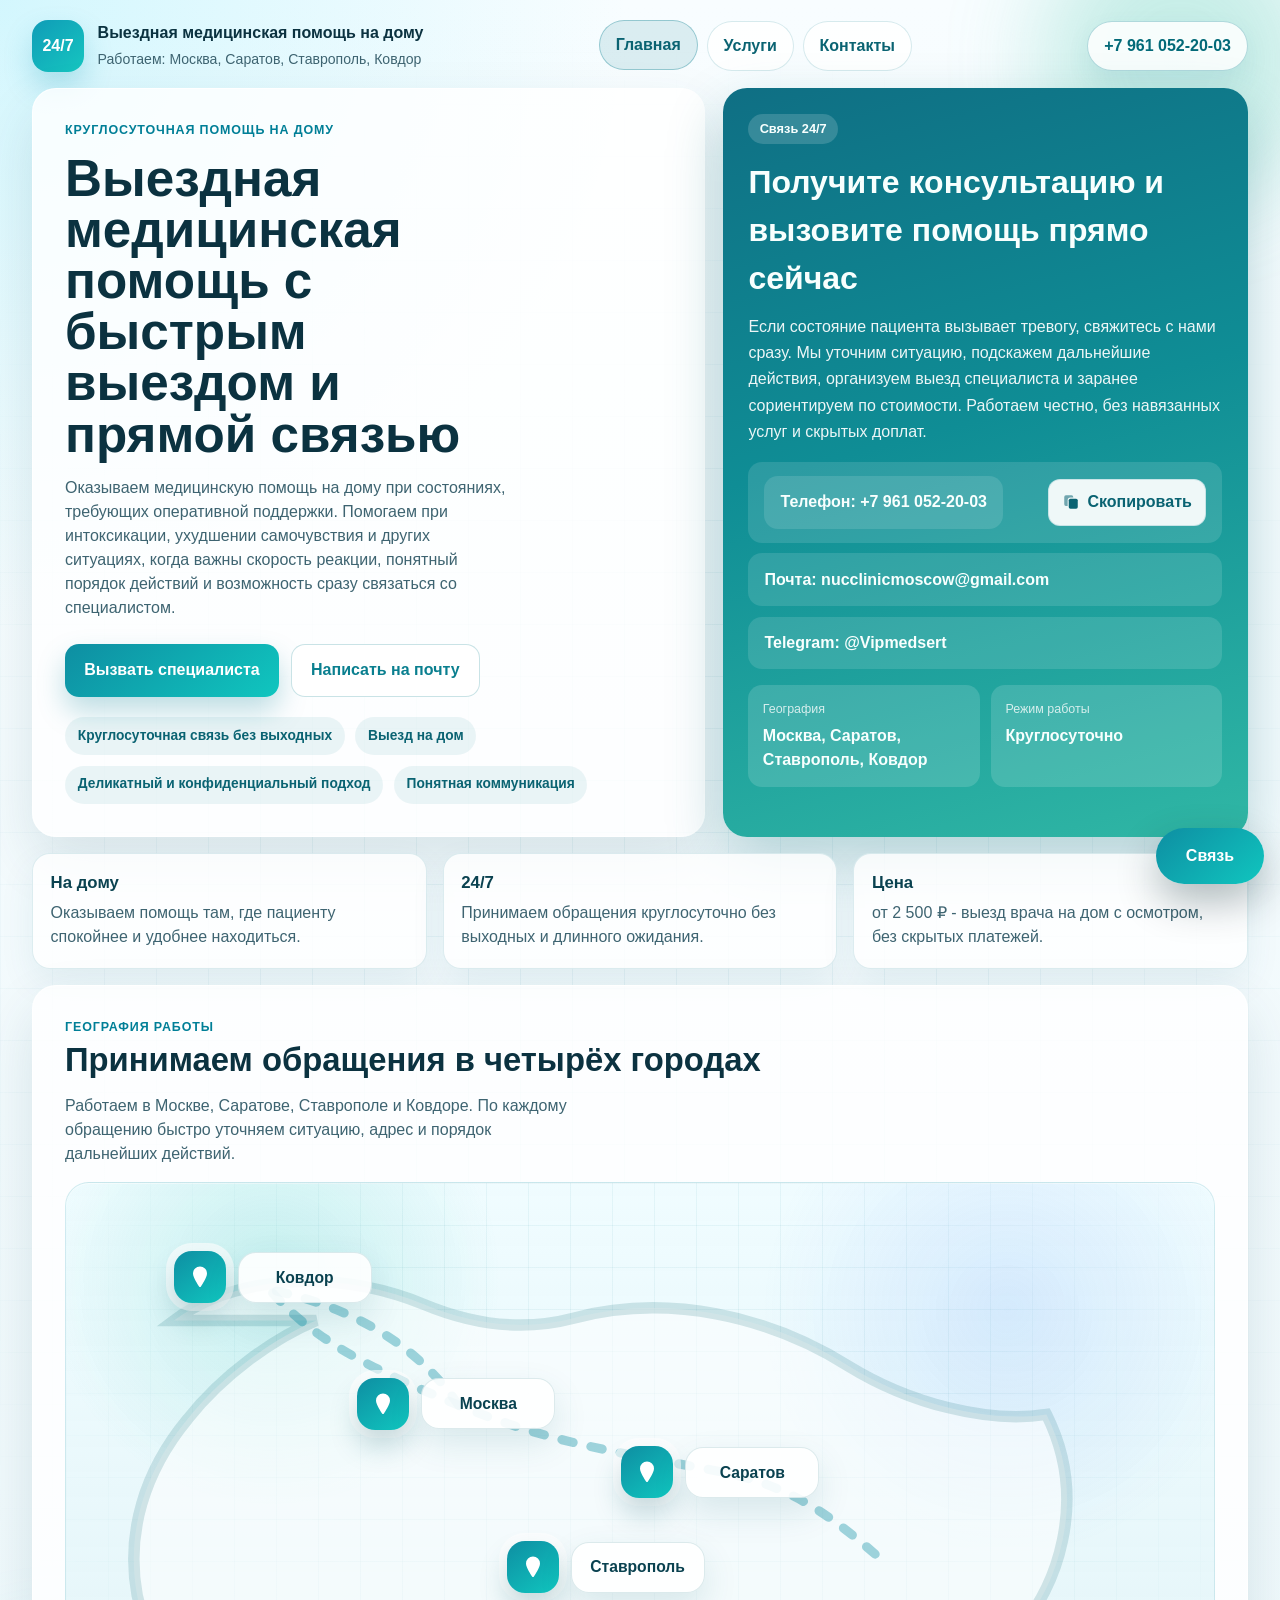
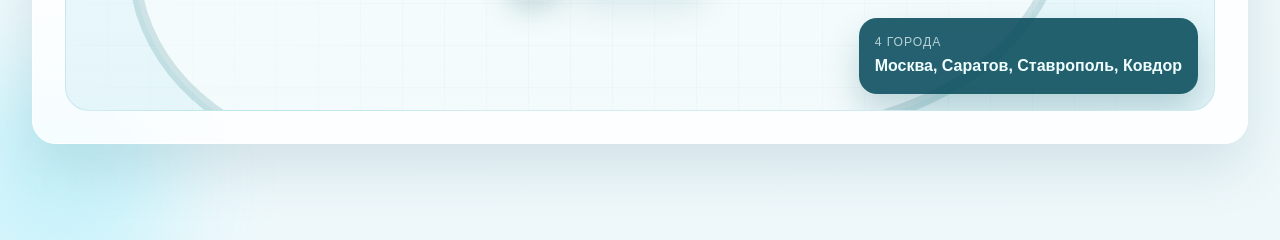
==== commit e64e9eab: "Improve mobile map responsiveness" ====
--- a/index.html
+++ b/index.html
@@ -30,8 +30,8 @@
     <meta name="geo.region" content="RU-MOW" />
     <meta name="geo.placename" content="Москва" />
     <title>Выездная медицинская помощь по Москве на дому | Капельницы и срочный выезд 24/7</title>
-    <script type="module" crossorigin src="/assets/main-BHbjs94n.js"></script>
-    <link rel="stylesheet" crossorigin href="/assets/main-DmvLQgy_.css">
+    <script type="module" crossorigin src="/assets/main-B5pmVSAP.js"></script>
+    <link rel="stylesheet" crossorigin href="/assets/main-BlgDzdpM.css">
   </head>
   <body>
     <div id="root"></div>
--- a/assets/main-BlgDzdpM.css
+++ b/assets/main-BlgDzdpM.css
@@ -0,0 +1 @@
+:root{--text-main: #0b3240;--text-soft: #3e6471;--surface-main: rgba(255, 255, 255, .8);--surface-border: rgba(255, 255, 255, .88);--accent-main: #0e8ea2;--accent-secondary: #10c6bf;--shadow-soft: 0 24px 56px rgba(5, 65, 80, .12);font-family:Segoe UI,Noto Sans,Helvetica Neue,Arial,sans-serif;line-height:1.5;font-weight:400;font-synthesis:none;text-rendering:optimizeLegibility;-webkit-font-smoothing:antialiased;-moz-osx-font-smoothing:grayscale}*,*:before,*:after{box-sizing:border-box}html{scroll-behavior:smooth}html,body,#root{min-height:100%}body{margin:0;min-width:320px;color:var(--text-main);background:#eef8fb}body,button,a,input,textarea,select{-webkit-tap-highlight-color:transparent}img,svg{max-width:100%;display:block}a{color:inherit;text-decoration:none}button{font:inherit}h1,h2,h3,h4,p{overflow-wrap:anywhere}._header_1g4tw_1{position:relative;z-index:1;display:grid;grid-template-columns:auto 1fr auto;gap:1rem;align-items:center;margin-bottom:1rem;width:100%;max-width:1280px;margin-left:auto;margin-right:auto}._brand_1g4tw_15{display:flex;gap:.85rem;align-items:center}._badge_1g4tw_21{display:inline-grid;place-items:center;width:52px;height:52px;border-radius:16px;background:linear-gradient(140deg,#0f9cb7,#16c6c0);color:#fff;font-weight:700;box-shadow:0 14px 28px #0f9cb740}._title_1g4tw_33{margin:0;font-size:1rem;font-weight:700}._subtitle_1g4tw_39{margin:.25rem 0 0;color:var(--text-soft);font-size:.88rem}._nav_1g4tw_45{display:flex;flex-wrap:wrap;justify-content:center;gap:.55rem}._navLink_1g4tw_52,._navLinkActive_1g4tw_53{border:1px solid rgba(10,127,143,.16);background:#ffffffc7;color:#0a6372;padding:.72rem 1rem;border-radius:999px;font-weight:600;cursor:pointer;transition:transform .2s ease,border-color .2s ease,background .2s ease}._navLink_1g4tw_52:hover,._navLinkActive_1g4tw_53{transform:translateY(-1px);background:#0a7f8f1f;border-color:#0a7f8f57}._phone_1g4tw_71{display:inline-flex;align-items:center;justify-content:center;min-height:48px;padding:.75rem 1rem;border-radius:999px;background:#ffffffd9;border:1px solid rgba(10,133,147,.3);color:#036a78;font-weight:700;box-shadow:0 10px 25px #08688b14}@media(max-width:1080px){._header_1g4tw_1{grid-template-columns:1fr;align-items:start}._nav_1g4tw_45{justify-content:flex-start}}@media(max-width:640px){._phone_1g4tw_71{width:100%}}._fab_a4980_1{position:fixed;right:1rem;bottom:1rem;z-index:30;min-width:108px;min-height:56px;border:none;border-radius:999px;background:linear-gradient(140deg,#0e8ea2,#10c6bf);color:#fff;font-weight:700;box-shadow:0 18px 40px #0422284d;cursor:pointer;transition:transform .2s ease,box-shadow .2s ease}._fab_a4980_1:hover,._fabOpen_a4980_19{transform:translateY(-2px)}._menu_a4980_23{position:fixed;right:1rem;bottom:4.85rem;z-index:29;display:grid;gap:.65rem;opacity:0;pointer-events:none;transform:translateY(12px);transition:opacity .2s ease,transform .2s ease}._menuOpen_a4980_36{opacity:1;pointer-events:auto;transform:translateY(0)}._item_a4980_42{display:inline-flex;align-items:center;gap:.75rem;min-width:196px;padding:.85rem 1rem;border-radius:16px;background:#fffffff5;border:1px solid rgba(8,118,138,.16);color:#0a4250;box-shadow:0 14px 35px #075d6e29;font-weight:700}._icon_a4980_56{display:inline-grid;place-items:center;width:34px;height:34px;border-radius:10px;background:linear-gradient(140deg,#0e8ea2,#10c6bf);color:#fff}._icon_a4980_56 svg{width:18px;height:18px;display:block}@media(max-width:640px){._fab_a4980_1{right:1rem;left:1rem;min-width:0}._menu_a4980_23{right:1rem;left:1rem;bottom:5rem}._item_a4980_42{min-width:0}}._button_13tdo_1{display:inline-flex;align-items:center;gap:.45rem;min-height:40px;padding:.65rem .85rem;border:1px solid rgba(10,127,143,.16);border-radius:12px;background:#ffffffeb;color:#0a6372;font-weight:700;cursor:pointer;transition:transform .2s ease,border-color .2s ease,background .2s ease}._button_13tdo_1:hover{transform:translateY(-1px);border-color:#0a7f8f52}._buttonCopied_13tdo_21{background:#10c6bf1f;border-color:#10c6bf5c}._icon_13tdo_26{display:inline-grid;place-items:center;width:18px;height:18px}._icon_13tdo_26 svg{width:18px;height:18px;display:block}._page_1r8kw_1{display:grid;gap:1rem}._hero_1r8kw_6{display:grid;grid-template-columns:minmax(0,1fr) minmax(360px,.78fr);gap:1.1rem;align-items:stretch}._heroCopy_1r8kw_13,._panel_1r8kw_14{padding:clamp(1rem,2.6vw,2rem);border-radius:24px;background:#fffc;border:1px solid rgba(255,255,255,.88);box-shadow:0 24px 56px #0541501f}._eyebrow_1r8kw_22,._sectionLabel_1r8kw_23{margin:0;color:#007f97;font-weight:700;letter-spacing:.07em;text-transform:uppercase;font-size:.78rem}._title_1r8kw_32{margin:.8rem 0 1rem;max-width:15ch;font-size:clamp(2rem,4vw,3.55rem);line-height:1}._text_1r8kw_39{margin:0;max-width:50ch;color:var(--text-soft);font-size:1rem}._actions_1r8kw_46{display:flex;flex-wrap:wrap;gap:.75rem;margin-top:1.5rem}._primaryLink_1r8kw_53,._secondaryLink_1r8kw_54{display:inline-flex;align-items:center;justify-content:center;min-height:50px;padding:.85rem 1.2rem;border-radius:14px;font-weight:700;transition:transform .2s ease,box-shadow .2s ease}._primaryLink_1r8kw_53{background:linear-gradient(140deg,#0e8ea2,#10c6bf);color:#fff;box-shadow:0 14px 28px #09819442}._secondaryLink_1r8kw_54{background:#ffffffeb;border:1px solid rgba(10,127,143,.22);color:#0a7f8f}._primaryLink_1r8kw_53:hover,._secondaryLink_1r8kw_54:hover{transform:translateY(-2px)}._reasonList_1r8kw_82{display:flex;flex-wrap:wrap;gap:.65rem;margin-top:1.25rem}._reasonBadge_1r8kw_89{padding:.55rem .8rem;border-radius:999px;background:#0a7f8f14;color:#0a6372;font-size:.86rem;font-weight:600}._heroCard_1r8kw_98{padding:clamp(1rem,2.6vw,1.6rem);border-radius:24px;background:linear-gradient(165deg,#0f6f84,#0f8d95 45%,#30b7a5);color:#f8fffe;box-shadow:0 24px 56px #0e6d7747;min-height:100%}._cardBadge_1r8kw_107{display:inline-block;margin:0;padding:.35rem .7rem;border-radius:999px;background:#ffffff29;font-size:.8rem;font-weight:700}._cardTitle_1r8kw_117{margin:.9rem 0 .7rem;font-size:clamp(1.4rem,3vw,2rem)}._cardText_1r8kw_122{margin:0;line-height:1.65;color:#ffffffeb}._contactList_1r8kw_128{display:grid;gap:.65rem;margin-top:1rem}._contactRow_1r8kw_134,._contactList_1r8kw_128 a{display:block;padding:.9rem 1rem;border-radius:14px;background:#ffffff1f;color:inherit;font-weight:600}._contactRow_1r8kw_134{display:flex;align-items:center;justify-content:space-between;gap:.75rem}._contactRow_1r8kw_134 a{min-width:0}._metaGrid_1r8kw_155{display:grid;grid-template-columns:repeat(2,minmax(0,1fr));gap:.7rem;margin-top:1rem}._metaGrid_1r8kw_155 article{padding:.9rem;border-radius:14px;background:#ffffff24}._metaGrid_1r8kw_155 span{display:block;margin-bottom:.35rem;color:#ffffffc7;font-size:.78rem}._stats_1r8kw_175,._grid_1r8kw_176,._cardGrid_1r8kw_177{display:grid;gap:1rem}._geoPanel_1r8kw_182{padding:clamp(1rem,2.6vw,2rem);border-radius:24px;background:#ffffffd1;border:1px solid rgba(255,255,255,.88);box-shadow:0 24px 56px #0541501f}._geoText_1r8kw_190{margin:0;max-width:58ch;color:var(--text-soft)}._geoMap_1r8kw_196{position:relative;aspect-ratio:1000 / 460;min-height:380px;margin-top:1rem;overflow:hidden;border-radius:24px;border:1px solid rgba(3,120,142,.12);background:radial-gradient(circle at 18% 18%,rgba(46,196,182,.22),transparent 22%),radial-gradient(circle at 82% 24%,rgba(59,130,246,.14),transparent 24%),linear-gradient(180deg,#effcfff5,#e1f4f8e0);box-shadow:inset 0 1px #fff9}._geoBackdrop_1r8kw_211{position:absolute;inset:0;background-image:linear-gradient(rgba(10,127,143,.06) 1px,transparent 1px),linear-gradient(90deg,rgba(10,127,143,.06) 1px,transparent 1px);background-size:42px 42px;-webkit-mask-image:radial-gradient(circle at center,black 48%,transparent 100%);mask-image:radial-gradient(circle at center,black 48%,transparent 100%);pointer-events:none}._geoSvg_1r8kw_222{position:absolute;inset:0;width:100%;height:100%;pointer-events:none}._geoContour_1r8kw_230{fill:#ffffff8c;stroke:#0b627229;stroke-width:10}._geoRoute_1r8kw_236{fill:none;stroke:#0e8ea261;stroke-width:8;stroke-linecap:round;stroke-linejoin:round;stroke-dasharray:10 16}._geoMarker_1r8kw_245{position:absolute;top:var(--marker-top);left:var(--marker-left);display:inline-flex;align-items:center;gap:.75rem;transform:translate(-50%,-50%);z-index:1}._geoPin_1r8kw_256{display:inline-grid;place-items:center;width:52px;height:52px;border-radius:18px;background:linear-gradient(145deg,#0e8ea2,#10c6bf);color:#fff;box-shadow:0 16px 28px #08556438,0 0 0 8px #ffffff9e}._geoPin_1r8kw_256 svg{width:24px;height:24px;display:block}._geoLabel_1r8kw_275{display:grid;gap:.1rem;min-width:134px;max-width:min(38vw,134px);padding:.8rem .95rem;border-radius:18px;background:#ffffffe6;border:1px solid rgba(9,108,124,.14);box-shadow:0 14px 35px #075d6e1f;text-align:center}._geoLabel_1r8kw_275 strong{color:#0a4250;font-size:.98rem}._geoLegend_1r8kw_293{position:absolute;right:1rem;bottom:1rem;display:grid;gap:.2rem;padding:.95rem 1rem;border-radius:18px;background:#094c5ce0;color:#effeff;box-shadow:0 18px 34px #08556438}._geoLegend_1r8kw_293 span{font-size:.76rem;text-transform:uppercase;letter-spacing:.08em;color:#effeffb8}._geoList_1r8kw_313{display:none}._stats_1r8kw_175{grid-template-columns:repeat(3,minmax(0,1fr))}._grid_1r8kw_176,._cardGrid_1r8kw_177{grid-template-columns:repeat(2,minmax(0,1fr))}._statCard_1r8kw_329,._infoCard_1r8kw_330,._stepCard_1r8kw_331{padding:1rem 1.1rem;border-radius:18px;border:1px solid rgba(3,120,142,.13);background:#ffffffd1;box-shadow:0 14px 35px #075d6e14}._statCard_1r8kw_329{min-height:116px}._statCard_1r8kw_329 h3,._infoCard_1r8kw_330 h3,._stepCard_1r8kw_331 h3{margin:0;font-size:1.05rem;color:#0a4250}._statCard_1r8kw_329 p,._infoCard_1r8kw_330 p,._stepCard_1r8kw_331 p{margin:.4rem 0 0;color:var(--text-soft)}._sectionHeading_1r8kw_358{margin-bottom:1rem}._sectionHeading_1r8kw_358 h2{margin:.35rem 0 0;font-size:clamp(1.35rem,3vw,2.05rem);line-height:1.08}._steps_1r8kw_368{display:grid;gap:.85rem}._stepCard_1r8kw_331{display:grid;grid-template-columns:54px 1fr;gap:.9rem;align-items:start}._stepIndex_1r8kw_380{display:inline-grid;place-items:center;width:54px;height:54px;border-radius:16px;background:linear-gradient(140deg,#0e8ea2,#10c6bf);color:#fff;font-weight:700}@media(max-width:1100px){._hero_1r8kw_6{grid-template-columns:minmax(0,1fr) minmax(320px,.82fr)}._title_1r8kw_32{max-width:12ch;font-size:clamp(1.9rem,4.8vw,3.1rem)}}@media(max-width:980px){._hero_1r8kw_6,._stats_1r8kw_175,._grid_1r8kw_176,._cardGrid_1r8kw_177{grid-template-columns:1fr}._geoMap_1r8kw_196{min-height:460px}._geoMarker_1r8kw_245{gap:.55rem}._geoLabel_1r8kw_275{min-width:112px;padding:.7rem .8rem}}@media(max-width:640px){._heroCopy_1r8kw_13,._panel_1r8kw_14,._heroCard_1r8kw_98,._geoPanel_1r8kw_182{padding:1rem}._title_1r8kw_32{max-width:none;font-size:clamp(1.9rem,10vw,2.7rem)}._text_1r8kw_39{max-width:none}._metaGrid_1r8kw_155{grid-template-columns:1fr}._geoMap_1r8kw_196{aspect-ratio:auto;min-height:320px}._geoPin_1r8kw_256{width:46px;height:46px;border-radius:16px}._geoPin_1r8kw_256 svg{width:22px;height:22px}._geoLabel_1r8kw_275{display:none}._geoLegend_1r8kw_293{right:.6rem;left:.6rem;bottom:.6rem;padding:.75rem .85rem}._geoLegend_1r8kw_293 strong{font-size:.92rem}._geoList_1r8kw_313{display:grid;grid-template-columns:repeat(2,minmax(0,1fr));gap:.65rem;margin-top:.85rem}._geoListItem_1r8kw_483{display:grid;place-items:center;min-height:58px;padding:.8rem;border-radius:16px;border:1px solid rgba(3,120,142,.13);background:#ffffffe0;box-shadow:0 10px 24px #075d6e14;text-align:center}._geoListItem_1r8kw_483 strong{color:#0a4250;font-size:.94rem}._contactRow_1r8kw_134{flex-direction:column;align-items:stretch}._stepCard_1r8kw_331{grid-template-columns:48px 1fr}._stepIndex_1r8kw_380{width:48px;height:48px}}@media(max-width:420px){._geoMap_1r8kw_196{min-height:290px}._geoPin_1r8kw_256{width:42px;height:42px;border-radius:14px;box-shadow:0 12px 22px #08556433,0 0 0 6px #fff9}._geoPin_1r8kw_256 svg{width:20px;height:20px}._geoLegend_1r8kw_293{padding:.7rem .75rem}._geoLegend_1r8kw_293 strong{font-size:.86rem}}._page_1ae1f_1{display:grid;gap:1rem}._intro_1ae1f_6,._panel_1ae1f_7{padding:clamp(1rem,2.6vw,2rem);border-radius:24px;background:#fffc;border:1px solid rgba(255,255,255,.88);box-shadow:0 24px 56px #0541501f}._eyebrow_1ae1f_15{margin:0;color:#007f97;font-weight:700;letter-spacing:.07em;text-transform:uppercase;font-size:.78rem}._intro_1ae1f_6 h1,._sectionHeading_1ae1f_25 h2{margin:.5rem 0 0;font-size:clamp(1.7rem,4vw,3rem);line-height:1.04}._intro_1ae1f_6 p:last-child{margin:1rem 0 0;max-width:58ch;color:var(--text-soft)}._cardGrid_1ae1f_37{display:grid;grid-template-columns:repeat(2,minmax(0,1fr));gap:1rem}._card_1ae1f_37,._step_1ae1f_44{padding:1rem 1.1rem;border-radius:18px;border:1px solid rgba(3,120,142,.13);background:#ffffffd1;box-shadow:0 14px 35px #075d6e14}._card_1ae1f_37 h2,._step_1ae1f_44 h3{margin:0;font-size:1.08rem;color:#0a4250}._card_1ae1f_37 p,._step_1ae1f_44 p{margin:.45rem 0 0;color:var(--text-soft)}._sectionHeading_1ae1f_25{margin-bottom:1rem}._steps_1ae1f_69{display:grid;gap:.85rem}._step_1ae1f_44{display:grid;grid-template-columns:54px 1fr;gap:.9rem;align-items:start}._stepIndex_1ae1f_81{display:inline-grid;place-items:center;width:54px;height:54px;border-radius:16px;background:linear-gradient(140deg,#0e8ea2,#10c6bf);color:#fff;font-weight:700}@media(max-width:900px){._cardGrid_1ae1f_37{grid-template-columns:1fr}}@media(max-width:640px){._intro_1ae1f_6,._panel_1ae1f_7{padding:1rem}._step_1ae1f_44{grid-template-columns:48px 1fr}._stepIndex_1ae1f_81{width:48px;height:48px}}._page_1yh4k_1{display:grid;gap:1rem}._intro_1yh4k_6,._featuredPanel_1yh4k_7,._faqPanel_1yh4k_8{padding:clamp(1rem,2.6vw,2rem);border-radius:24px;background:#ffffffd1;border:1px solid rgba(255,255,255,.9);box-shadow:0 24px 56px #0541501f}._eyebrow_1yh4k_16,._meta_1yh4k_17{margin:0;color:#007f97;font-weight:700;letter-spacing:.07em;text-transform:uppercase;font-size:.78rem}._intro_1yh4k_6 h1,._sectionHeading_1yh4k_27 h2,._featuredPanel_1yh4k_7 h2{margin:.5rem 0 0;font-size:clamp(1.75rem,4vw,3rem);line-height:1.04}._intro_1yh4k_6 p:last-child,._featuredPanel_1yh4k_7 p,._card_1yh4k_36 p,._faqCard_1yh4k_37 p{margin:1rem 0 0;color:var(--text-soft)}._grid_1yh4k_42,._faqGrid_1yh4k_43{display:grid;gap:1rem}._grid_1yh4k_42{grid-template-columns:repeat(2,minmax(0,1fr))}._faqGrid_1yh4k_43{grid-template-columns:repeat(3,minmax(0,1fr))}._card_1yh4k_36,._faqCard_1yh4k_37{display:grid;gap:.75rem;padding:1rem 1.1rem;border-radius:18px;border:1px solid rgba(3,120,142,.13);background:#ffffffdb;box-shadow:0 14px 35px #075d6e14;transition:transform .2s ease}._card_1yh4k_36:hover{transform:translateY(-2px)}._cardFeatured_1yh4k_72{background:linear-gradient(180deg,#0f8d951a,#10c6bf0f);border-color:#0a7f8f3d}._card_1yh4k_36 h2,._faqCard_1yh4k_37 h3{margin:0;color:#0a4250}._badge_1yh4k_83{display:inline-flex;width:fit-content;padding:.45rem .7rem;border-radius:999px;background:#0a7f8f1f;color:#0a6372;font-size:.82rem;font-weight:700}._featuredPanel_1yh4k_7{display:grid;grid-template-columns:minmax(0,1fr) auto;gap:1rem;align-items:end}._link_1yh4k_101{display:inline-flex;align-items:center;justify-content:center;min-height:50px;padding:.85rem 1.2rem;border-radius:14px;background:linear-gradient(140deg,#0e8ea2,#10c6bf);color:#fff;font-weight:700;box-shadow:0 14px 28px #09819442}._sectionHeading_1yh4k_27{margin-bottom:1rem}@media(max-width:980px){._grid_1yh4k_42,._faqGrid_1yh4k_43,._featuredPanel_1yh4k_7{grid-template-columns:1fr}}@media(max-width:640px){._intro_1yh4k_6,._featuredPanel_1yh4k_7,._faqPanel_1yh4k_8{padding:1rem}}._page_igmlf_1{display:grid;gap:1rem}._hero_igmlf_6{display:grid;grid-template-columns:minmax(0,1fr) minmax(320px,.9fr);gap:1rem}._heroCopy_igmlf_12,._heroAside_igmlf_13,._panel_igmlf_14{padding:clamp(1rem,2.6vw,2rem);border-radius:24px;background:#ffffffd1;border:1px solid rgba(255,255,255,.9);box-shadow:0 24px 56px #0541501f}._eyebrow_igmlf_22{margin:0;color:#007f97;font-weight:700;letter-spacing:.07em;text-transform:uppercase;font-size:.78rem}._heroCopy_igmlf_12 h1,._sectionHeading_igmlf_32 h2{margin:.55rem 0 0;font-size:clamp(1.8rem,4vw,3rem);line-height:1.03}._heroCopy_igmlf_12 p,._card_igmlf_39 p,._step_igmlf_40 p,._highlightCard_igmlf_41 p,._faqCard_igmlf_42 p{margin:1rem 0 0;color:var(--text-soft)}._keywordBox_igmlf_47{display:grid;gap:.35rem;margin-top:1.1rem;padding:.95rem 1rem;border-radius:16px;background:#0a7f8f14;border:1px solid rgba(10,127,143,.12)}._keywordBox_igmlf_47 span{color:#0a6372;font-size:.84rem;font-weight:700}._highlightGrid_igmlf_63,._cardGrid_igmlf_64,._faqGrid_igmlf_65{display:grid;gap:1rem}._highlightGrid_igmlf_63{grid-template-columns:1fr}._cardGrid_igmlf_64,._faqGrid_igmlf_65{grid-template-columns:repeat(3,minmax(0,1fr))}._highlightCard_igmlf_41,._card_igmlf_39,._step_igmlf_40,._faqCard_igmlf_42{padding:1rem 1.1rem;border-radius:18px;border:1px solid rgba(3,120,142,.13);background:#ffffffdb;box-shadow:0 14px 35px #075d6e14}._highlightCard_igmlf_41 h2,._card_igmlf_39 h3,._step_igmlf_40 h3,._faqCard_igmlf_42 h3{margin:0;color:#0a4250}._sectionHeading_igmlf_32{margin-bottom:1rem}._steps_igmlf_102{display:grid;gap:.85rem}._step_igmlf_40{display:grid;grid-template-columns:54px 1fr;gap:.9rem;align-items:start}._stepIndex_igmlf_114{display:inline-grid;place-items:center;width:54px;height:54px;border-radius:16px;background:linear-gradient(140deg,#0e8ea2,#10c6bf);color:#fff;font-weight:700}@media(max-width:1080px){._hero_igmlf_6,._cardGrid_igmlf_64,._faqGrid_igmlf_65{grid-template-columns:1fr}}@media(max-width:640px){._heroCopy_igmlf_12,._heroAside_igmlf_13,._panel_igmlf_14{padding:1rem}._step_igmlf_40{grid-template-columns:48px 1fr}._stepIndex_igmlf_114{width:48px;height:48px}}._page_1a2tt_1{display:grid;gap:1rem}._grid_1a2tt_6{display:grid;grid-template-columns:repeat(2,minmax(0,1fr));gap:1rem}._panel_1a2tt_12{padding:clamp(1rem,2.6vw,2rem);border-radius:24px;background:#fffc;border:1px solid rgba(255,255,255,.88);box-shadow:0 24px 56px #0541501f}._sectionHeading_1a2tt_20{margin-bottom:1rem}._eyebrow_1a2tt_24{margin:0;color:#007f97;font-weight:700;letter-spacing:.07em;text-transform:uppercase;font-size:.78rem}._sectionHeading_1a2tt_20 h1,._sectionHeading_1a2tt_20 h2{margin:.5rem 0 0;font-size:clamp(1.5rem,4vw,2.7rem);line-height:1.06}._contactStack_1a2tt_40{display:grid;gap:.75rem}._contactRow_1a2tt_45{display:block;padding:1rem;border-radius:16px;border:1px solid rgba(8,118,138,.12);background:#f5fcffe6}._contactRowWithAction_1a2tt_53{display:flex;align-items:center;justify-content:space-between;gap:.75rem}._contactLink_1a2tt_60{display:block;min-width:0}._contactRow_1a2tt_45 span{display:block;margin-bottom:.25rem;color:var(--text-soft);font-size:.84rem}._text_1a2tt_72{margin:0;max-width:56ch;color:var(--text-soft)}._metrics_1a2tt_78{display:grid;grid-template-columns:repeat(2,minmax(0,1fr));gap:.8rem;margin-top:1rem}._metrics_1a2tt_78 article{padding:1rem;border-radius:16px;background:#f5fcffe6;border:1px solid rgba(8,118,138,.12)}._metrics_1a2tt_78 span{display:block;margin-bottom:.3rem;color:var(--text-soft);font-size:.84rem}@media(max-width:900px){._grid_1a2tt_6,._metrics_1a2tt_78{grid-template-columns:1fr}}@media(max-width:640px){._panel_1a2tt_12{padding:1rem}._contactRowWithAction_1a2tt_53{flex-direction:column;align-items:stretch}}._page_1l351_1{position:relative;overflow:hidden;min-height:100vh;padding:1.25rem clamp(.9rem,3vw,2rem) 6rem;background:radial-gradient(circle at top left,rgba(126,232,250,.3),transparent 28%),linear-gradient(180deg,#f8fdff,#eef8fb)}._content_1l351_11{position:relative;z-index:1;display:grid;gap:1rem;width:100%;max-width:1280px;margin:0 auto}._gridOverlay_1l351_21{position:absolute;inset:0;background-image:linear-gradient(rgba(19,123,150,.06) 1px,transparent 1px),linear-gradient(90deg,rgba(19,123,150,.06) 1px,transparent 1px);background-size:52px 52px;-webkit-mask-image:radial-gradient(circle at center,black 30%,transparent 80%);mask-image:radial-gradient(circle at center,black 30%,transparent 80%);pointer-events:none}._orb_1l351_32{position:absolute;border-radius:50%;filter:blur(48px);opacity:.55;pointer-events:none;animation:_float_1l351_1 10s ease-in-out infinite}._orbOne_1l351_41{top:-80px;right:-40px;width:280px;height:280px;background:#50c9b08c}._orbTwo_1l351_49{bottom:-60px;left:-60px;width:240px;height:240px;background:#7ee8fa99;animation-delay:2s}@keyframes _float_1l351_1{0%,to{transform:translateY(0)}50%{transform:translateY(12px)}}@media(max-width:640px){._page_1l351_1{padding-bottom:7rem}}
